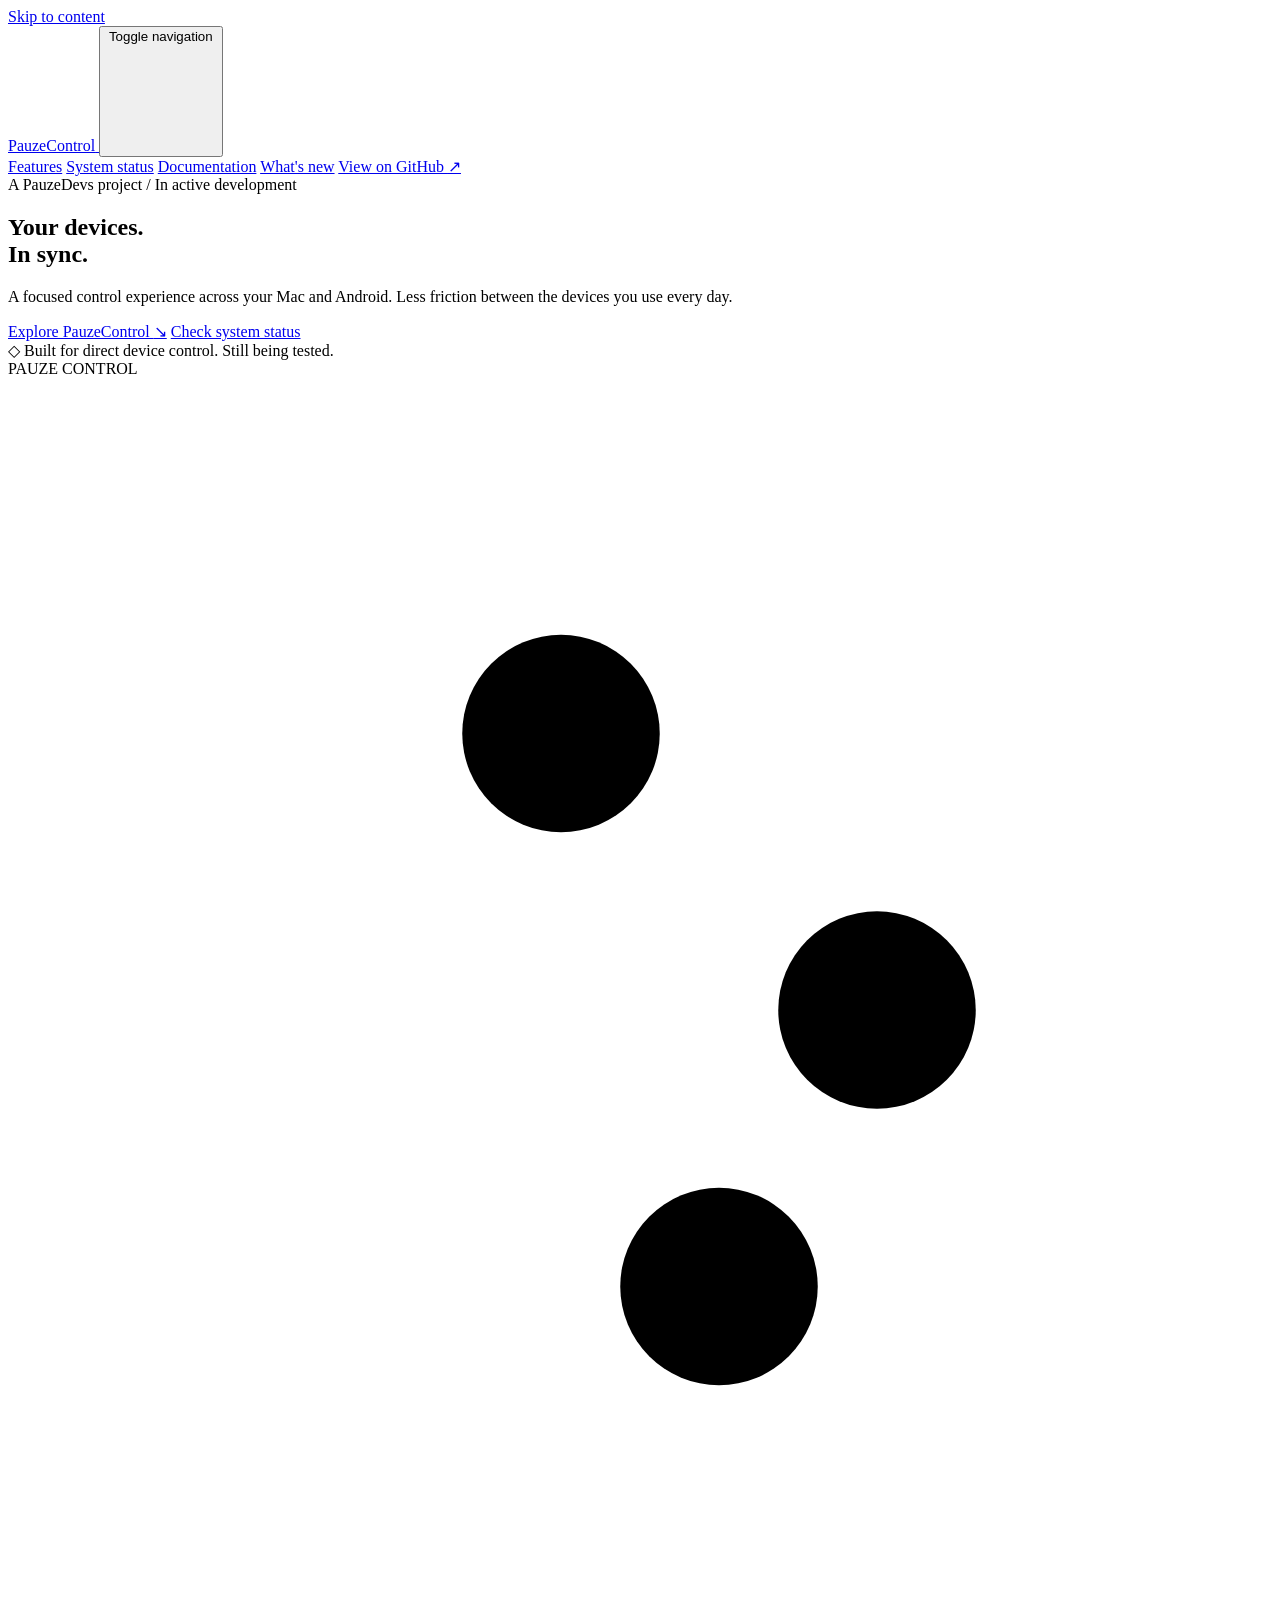
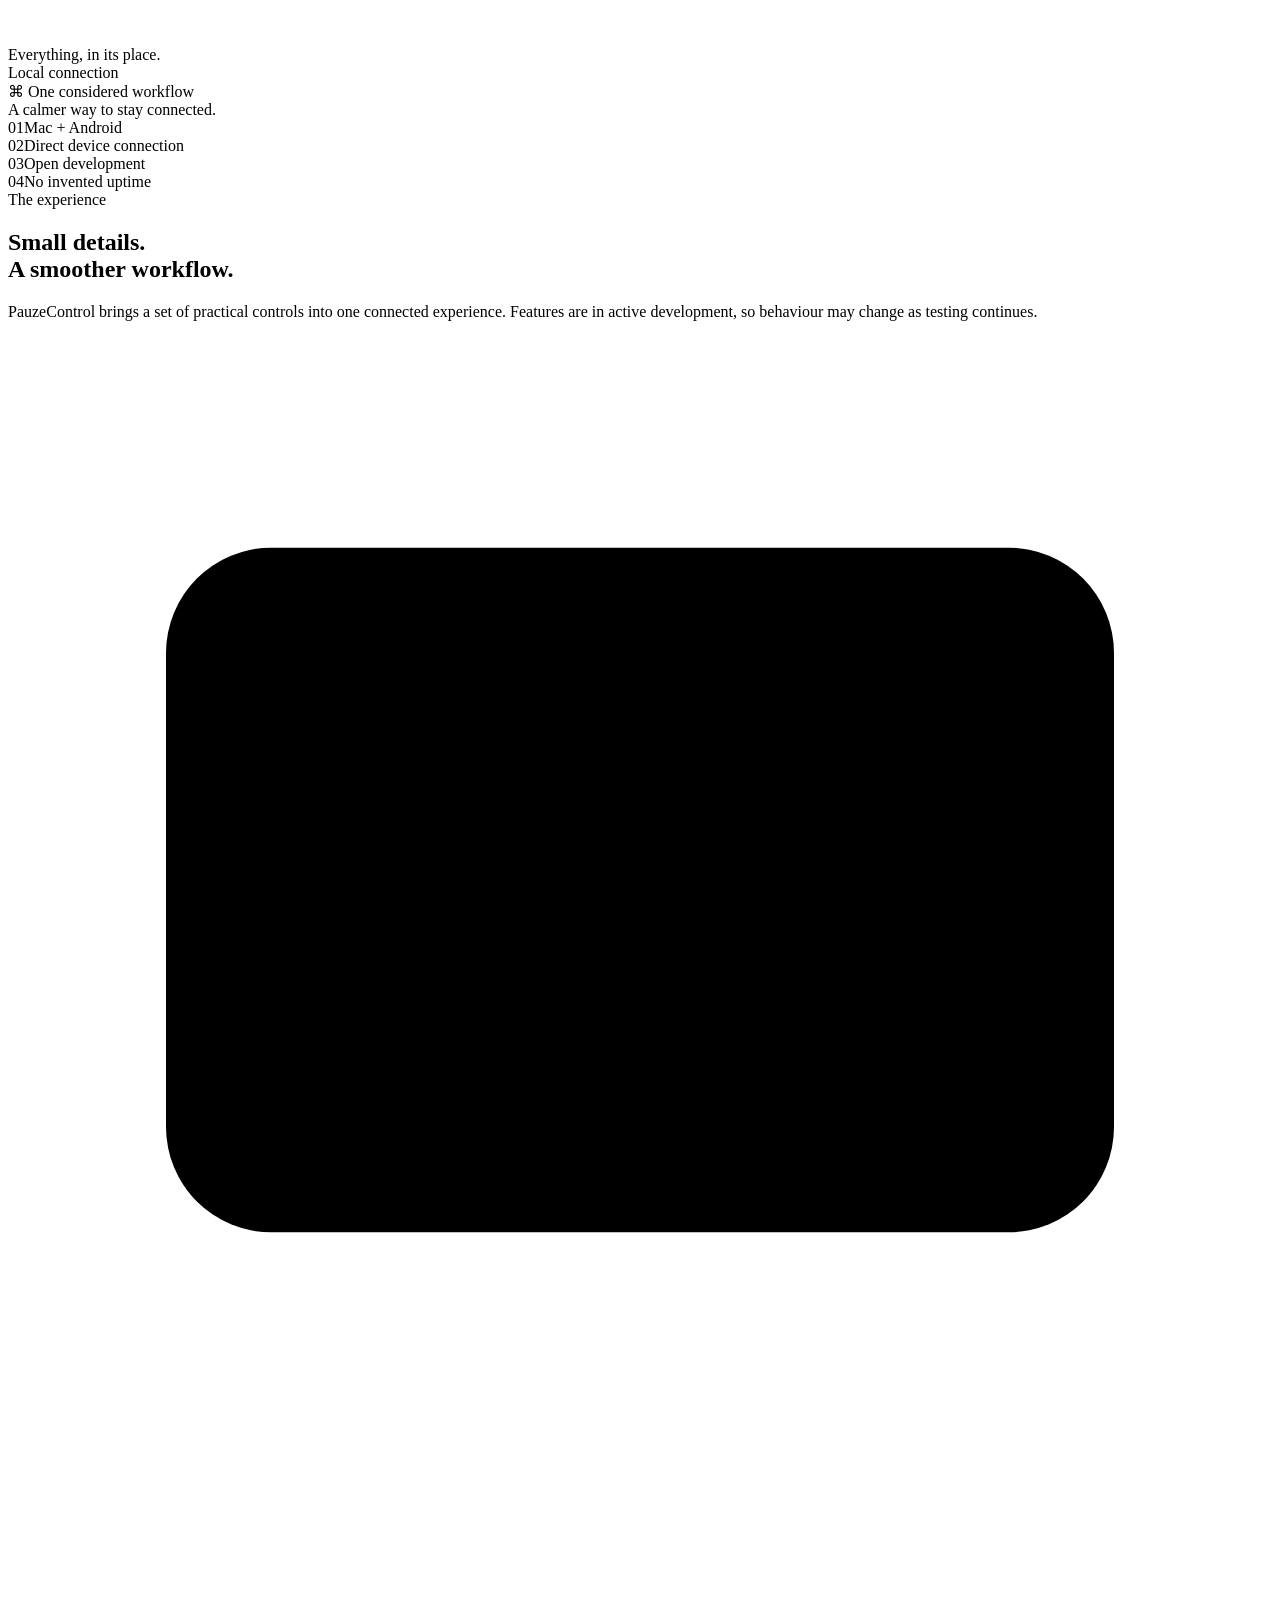
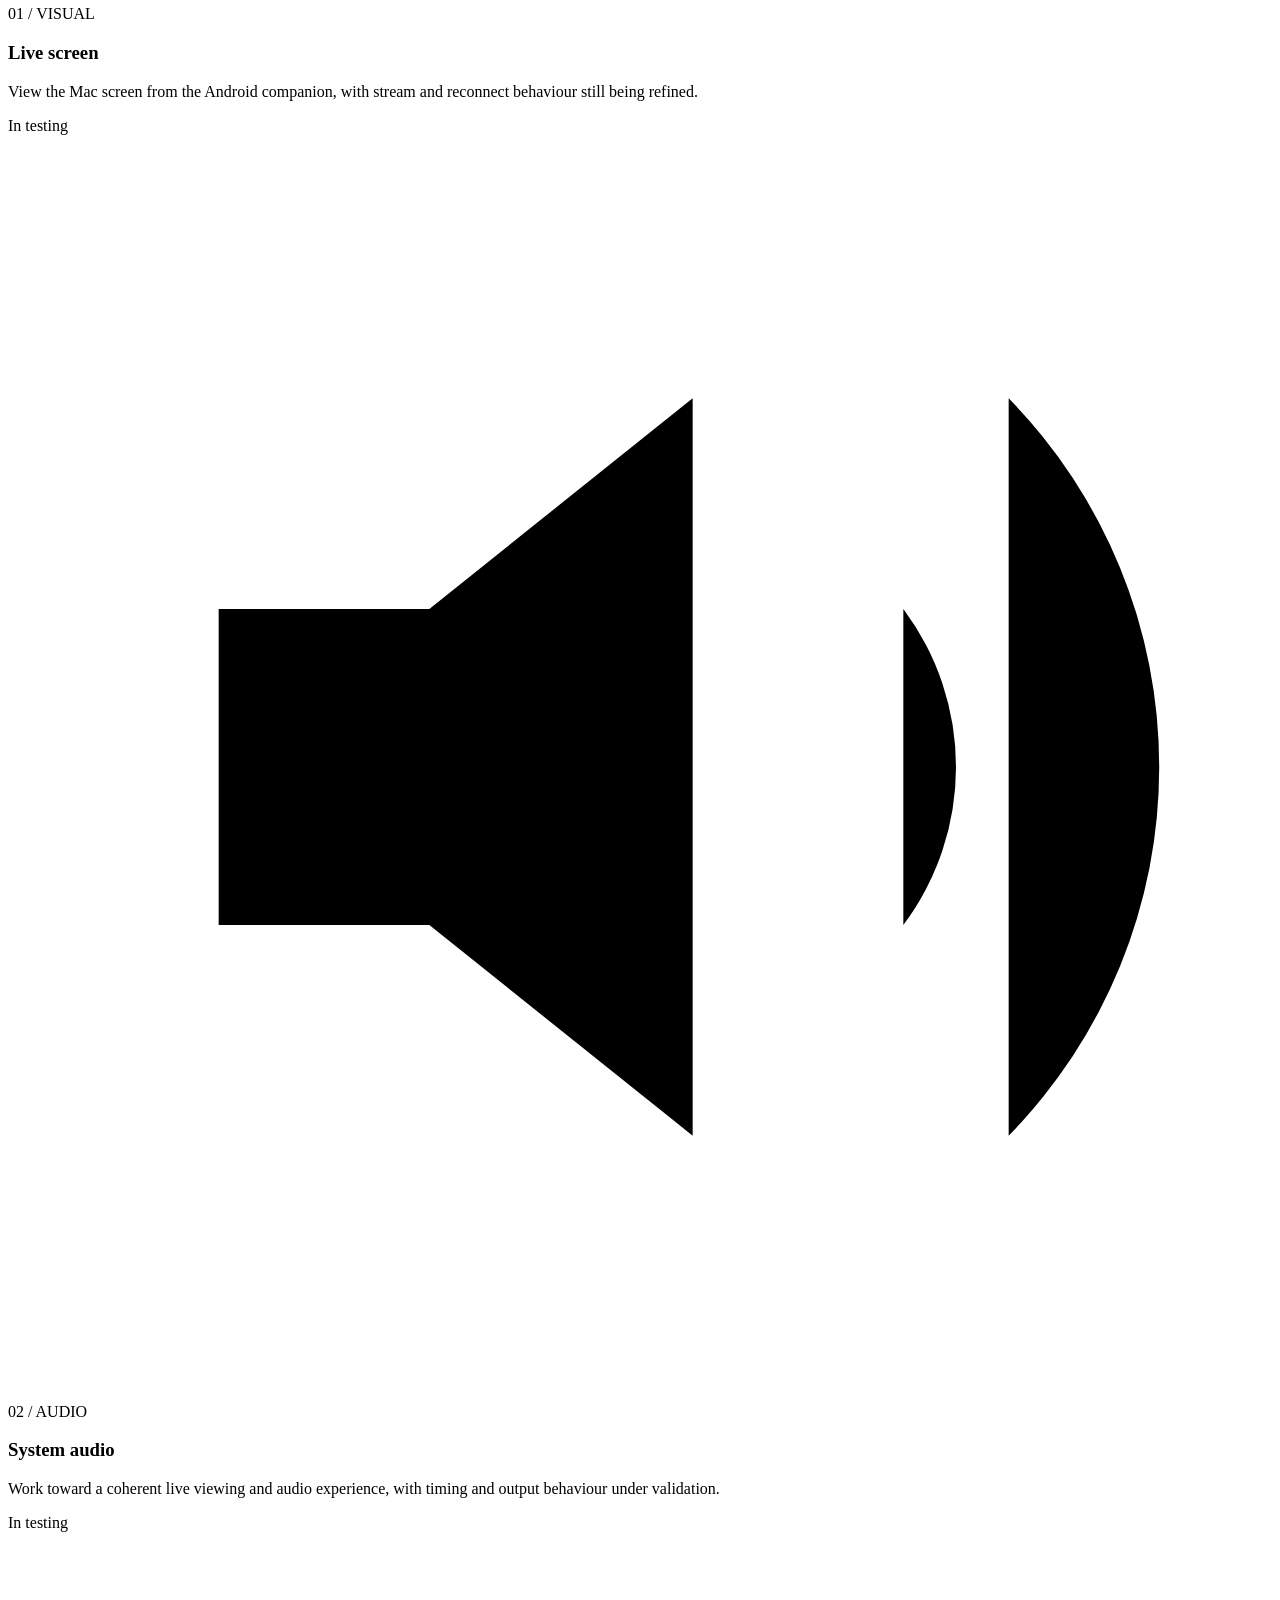
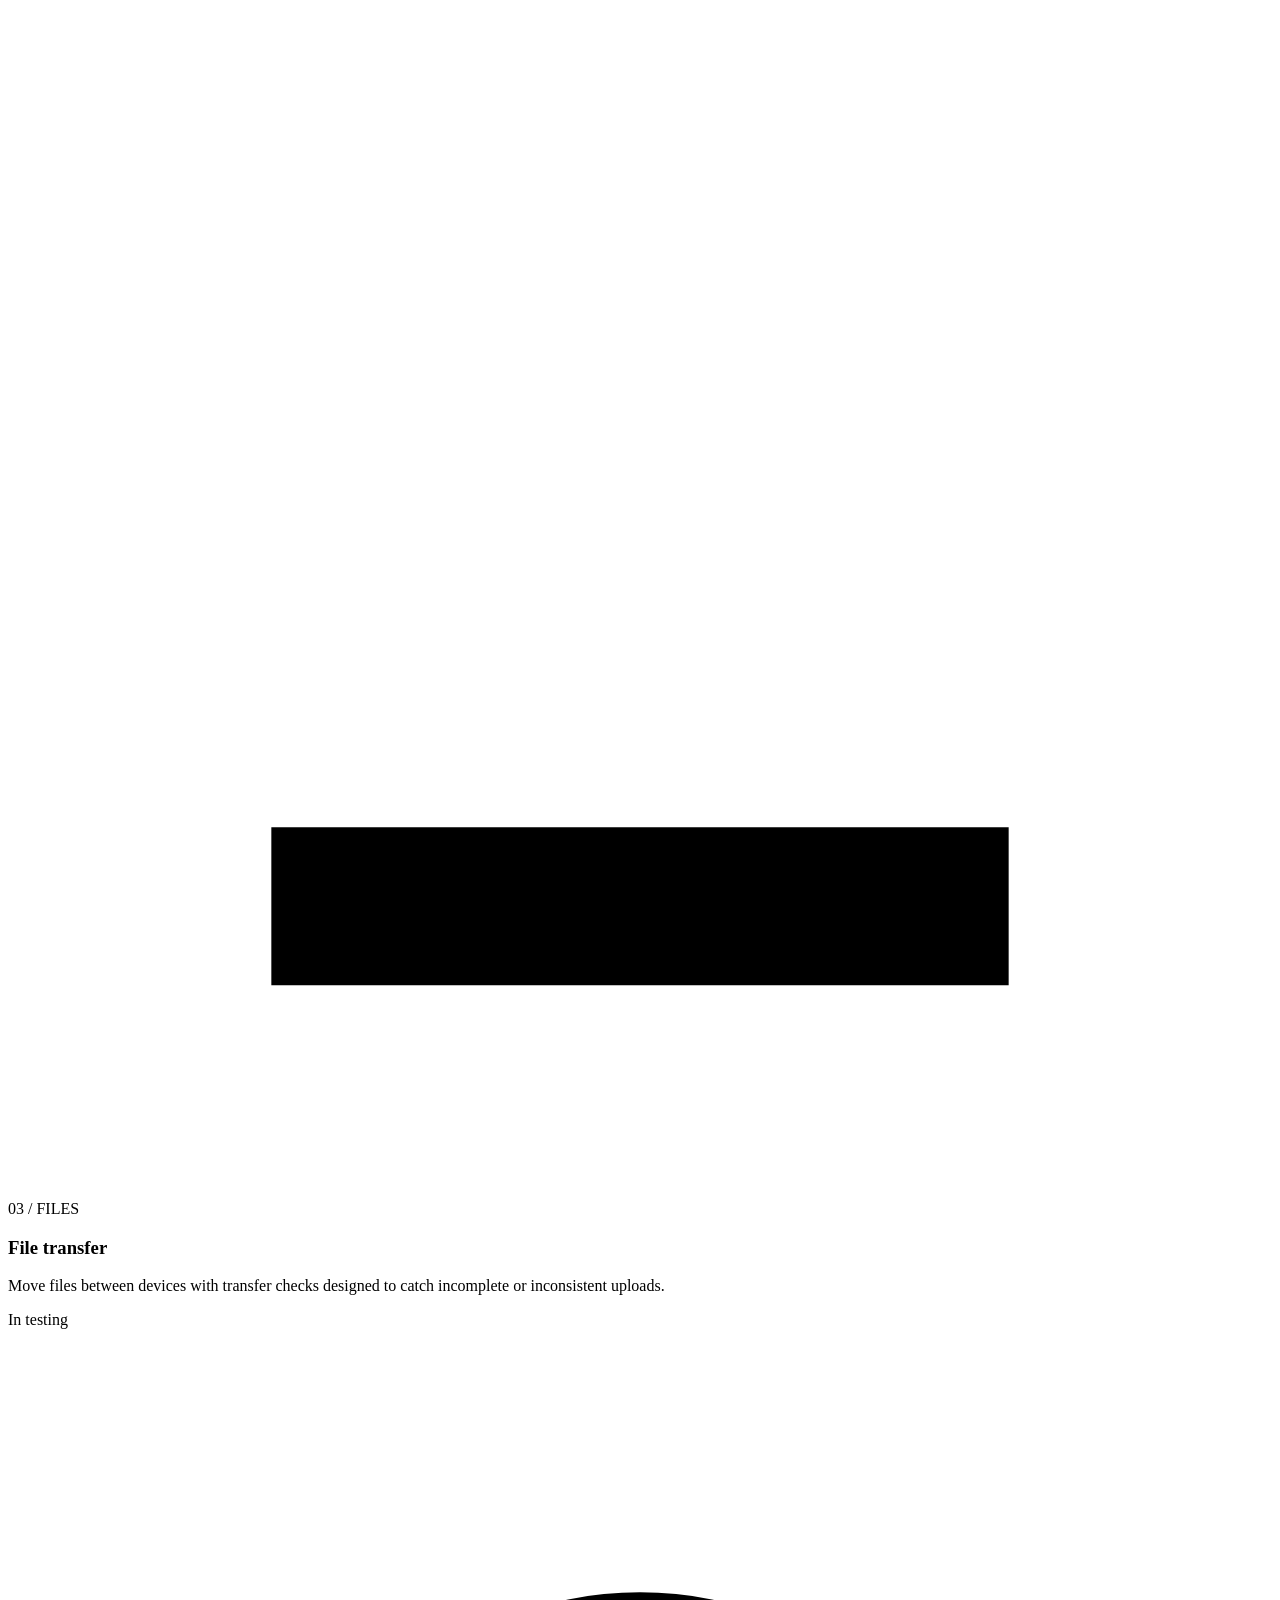
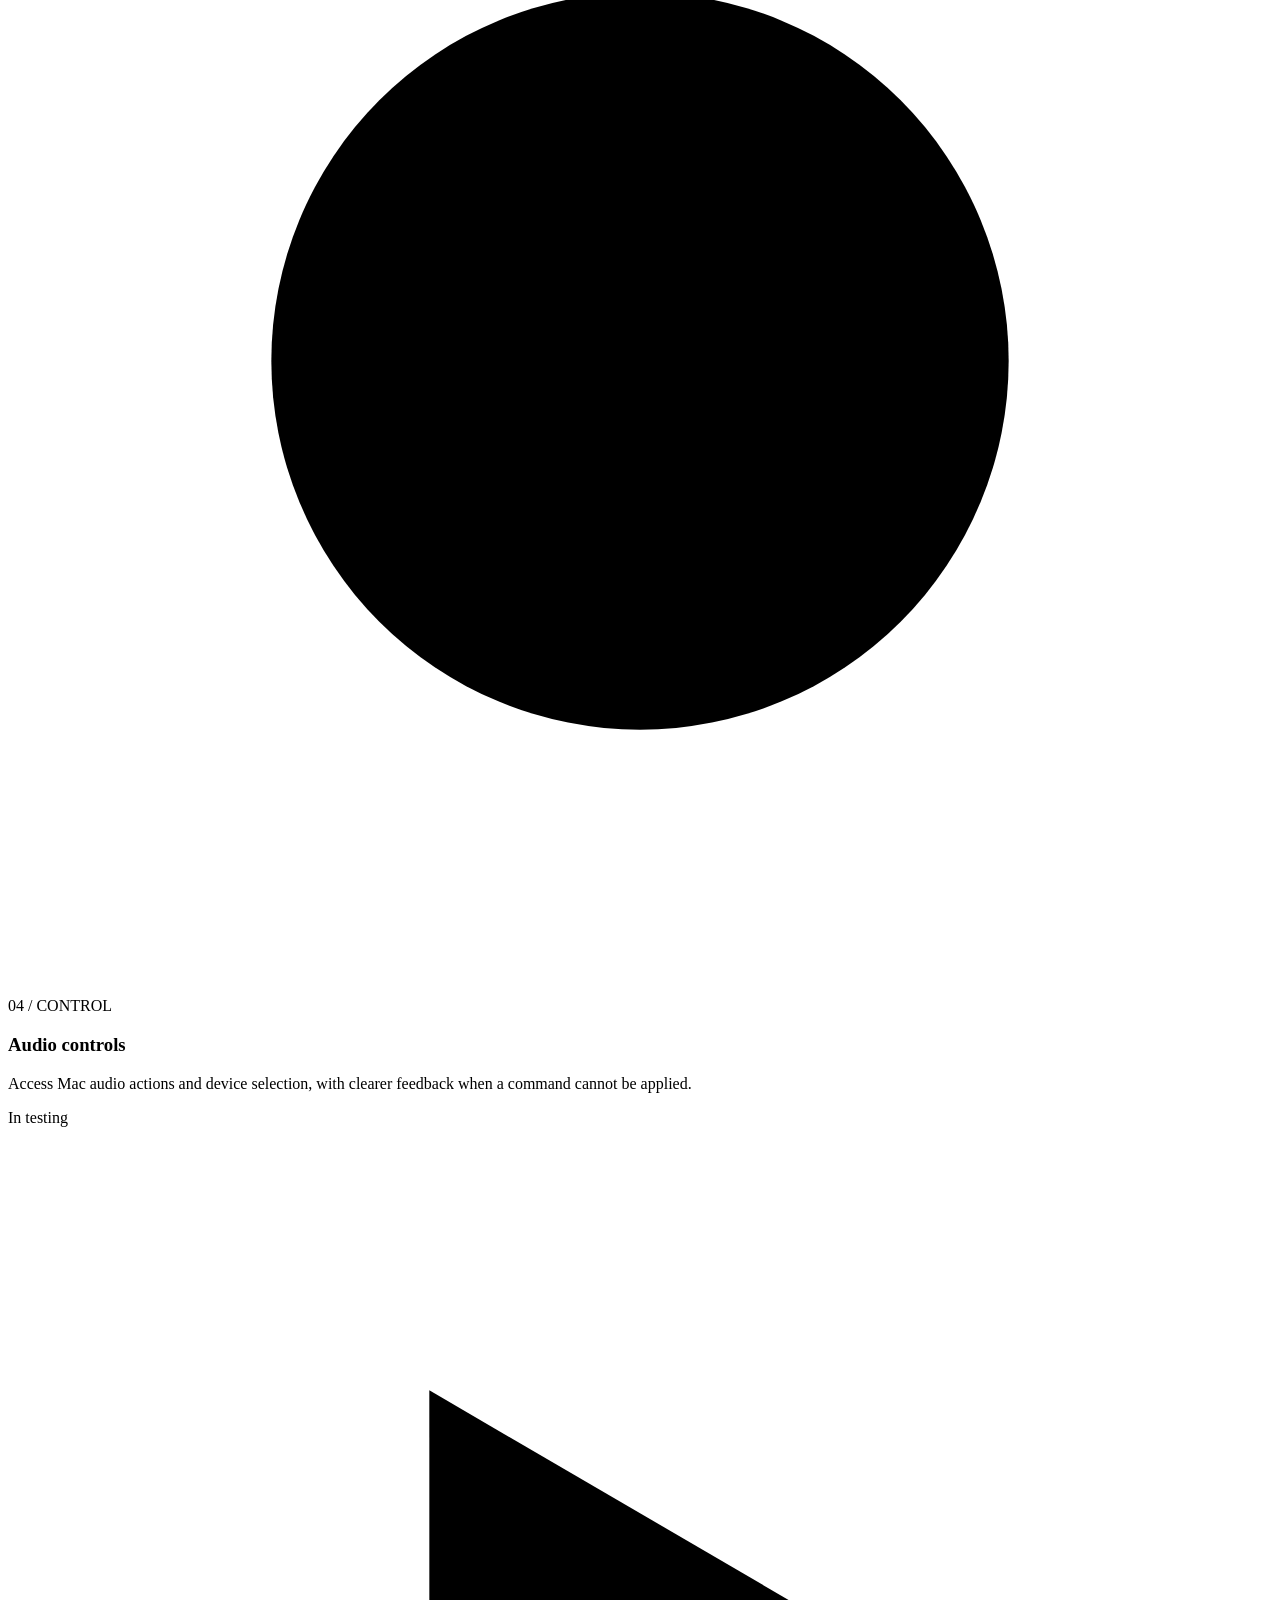
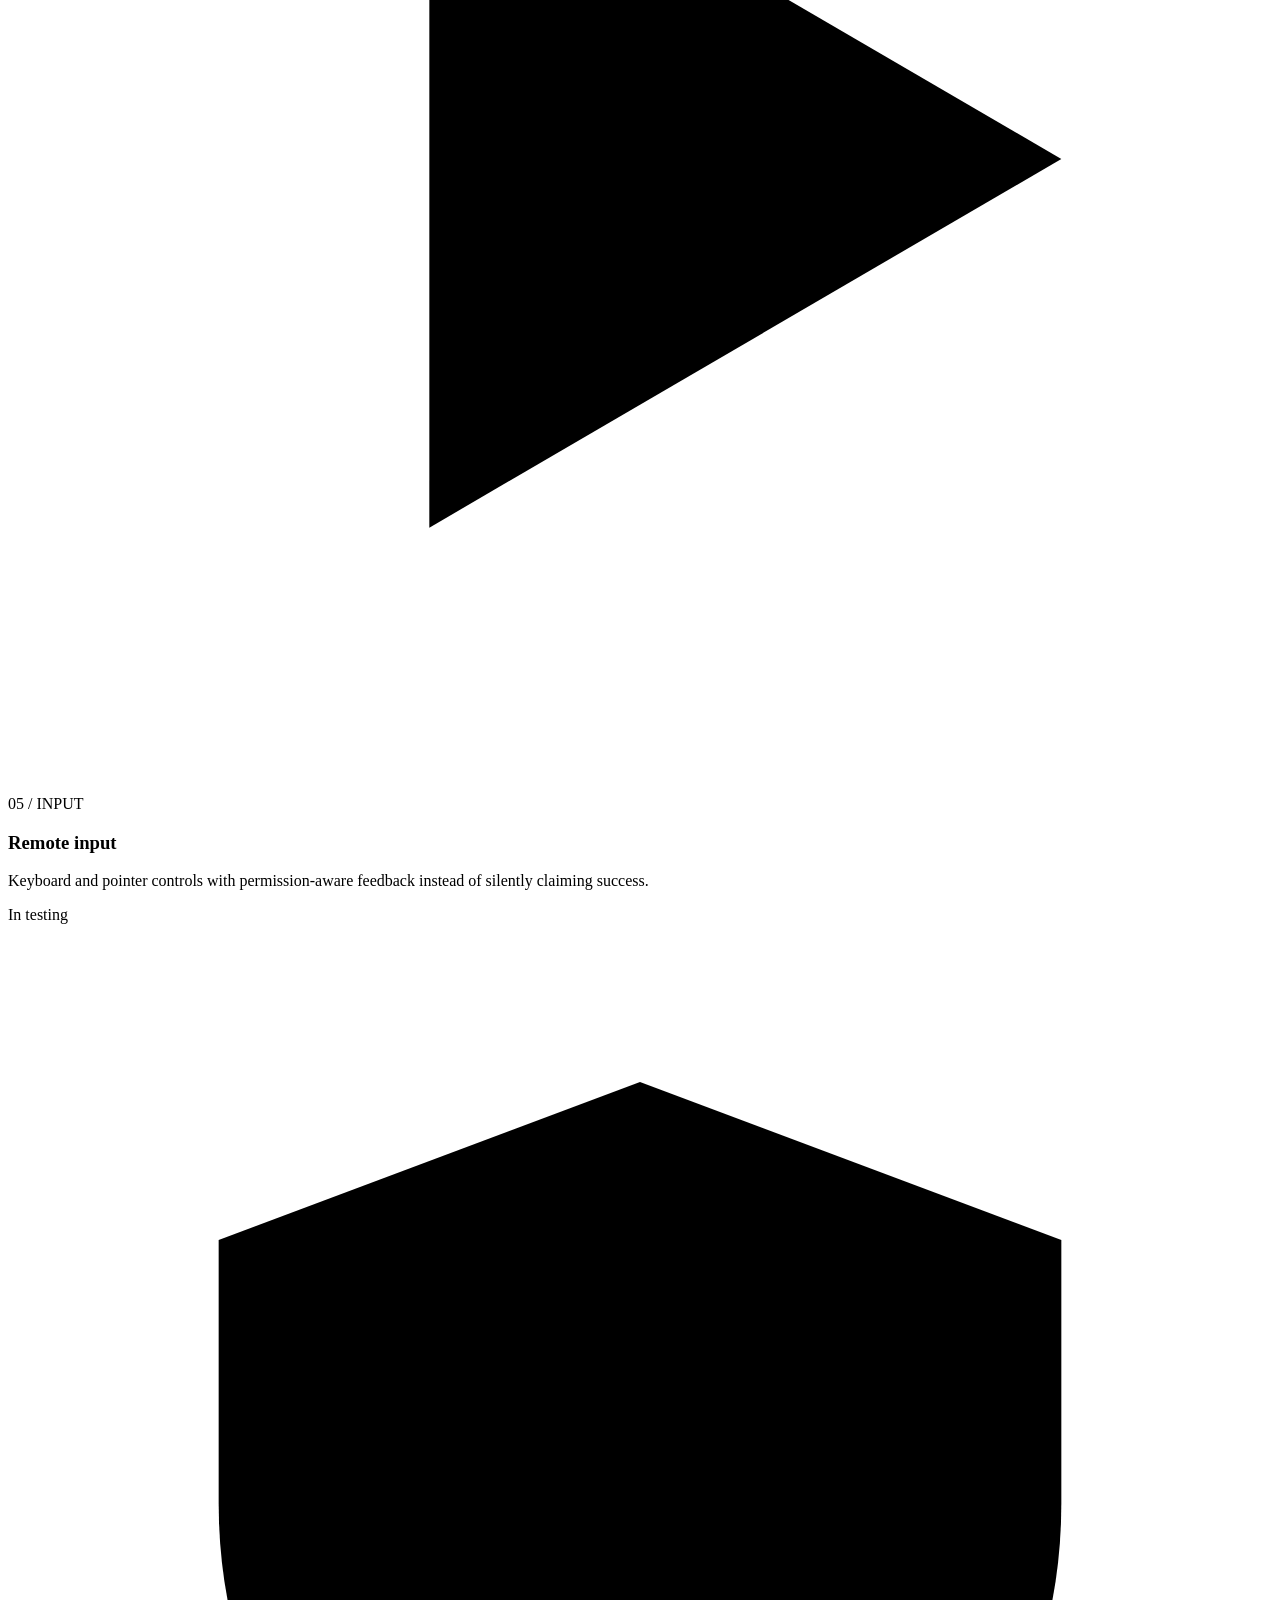
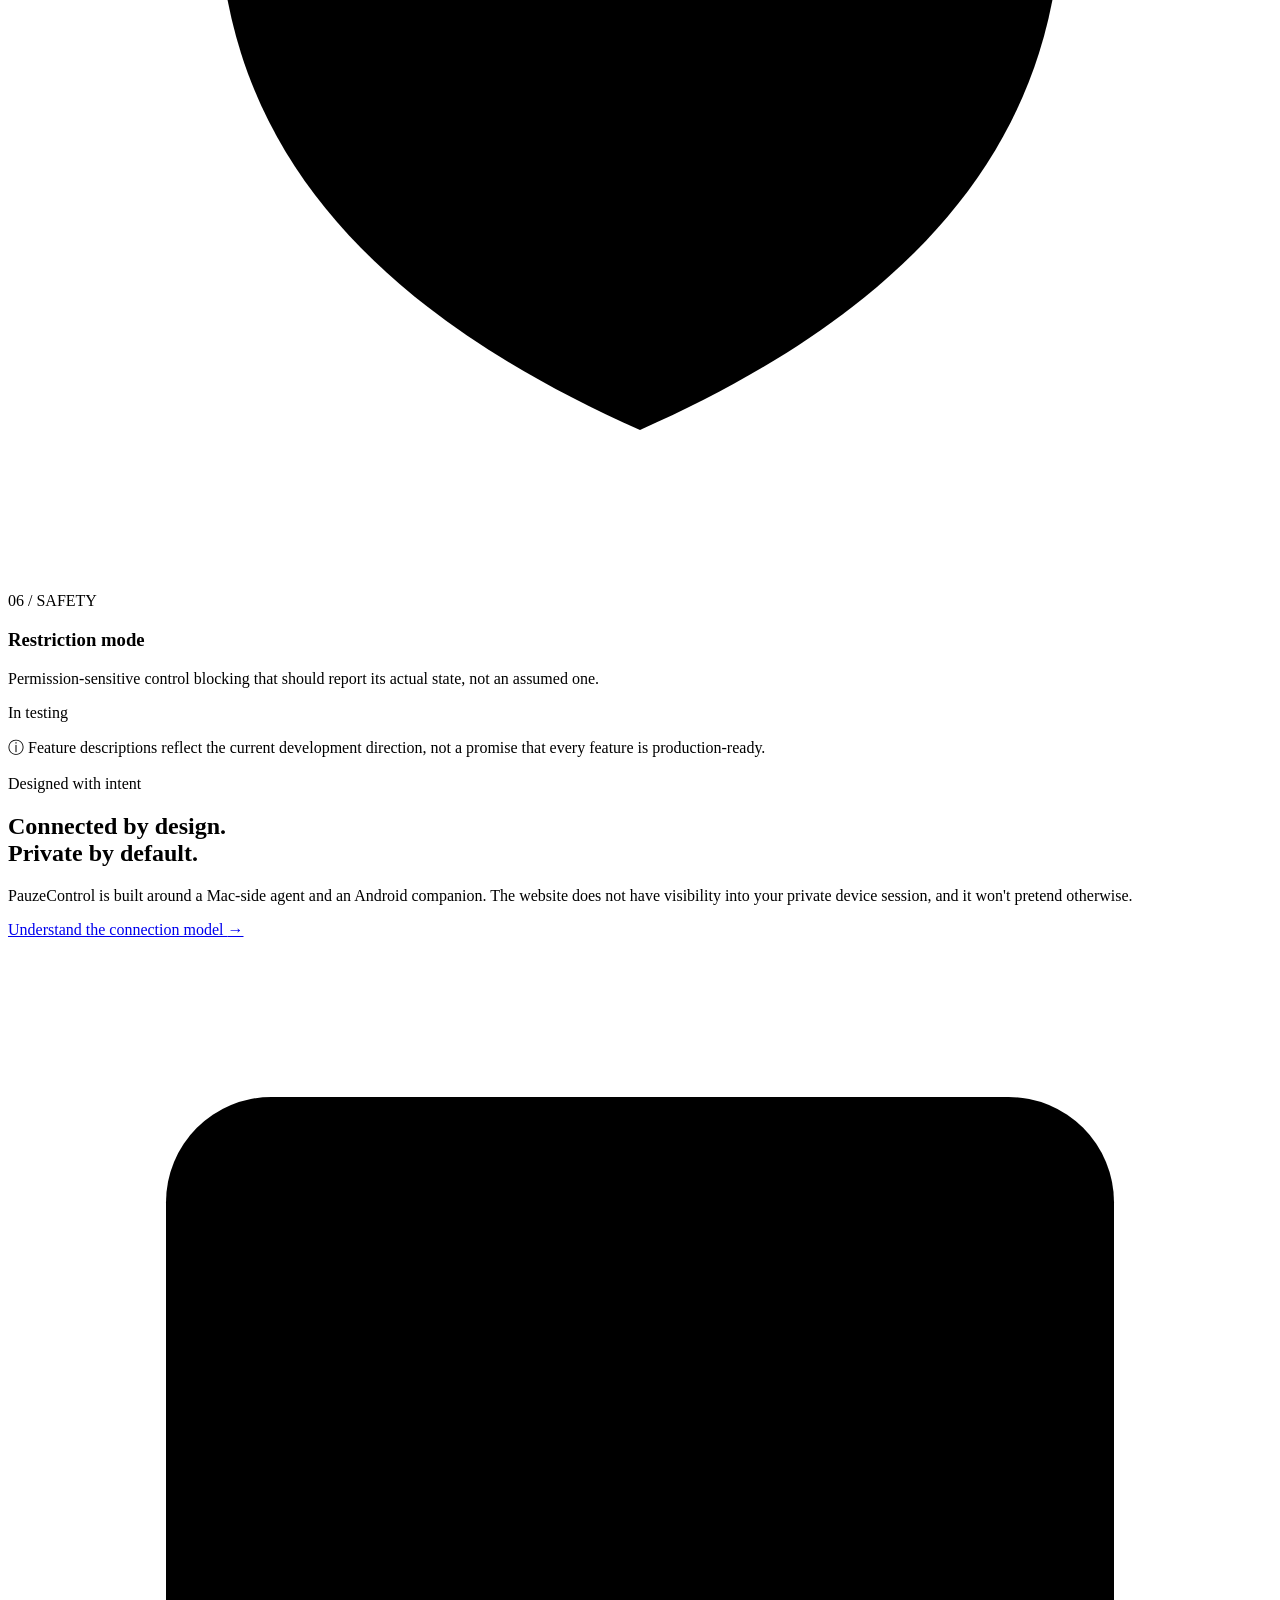
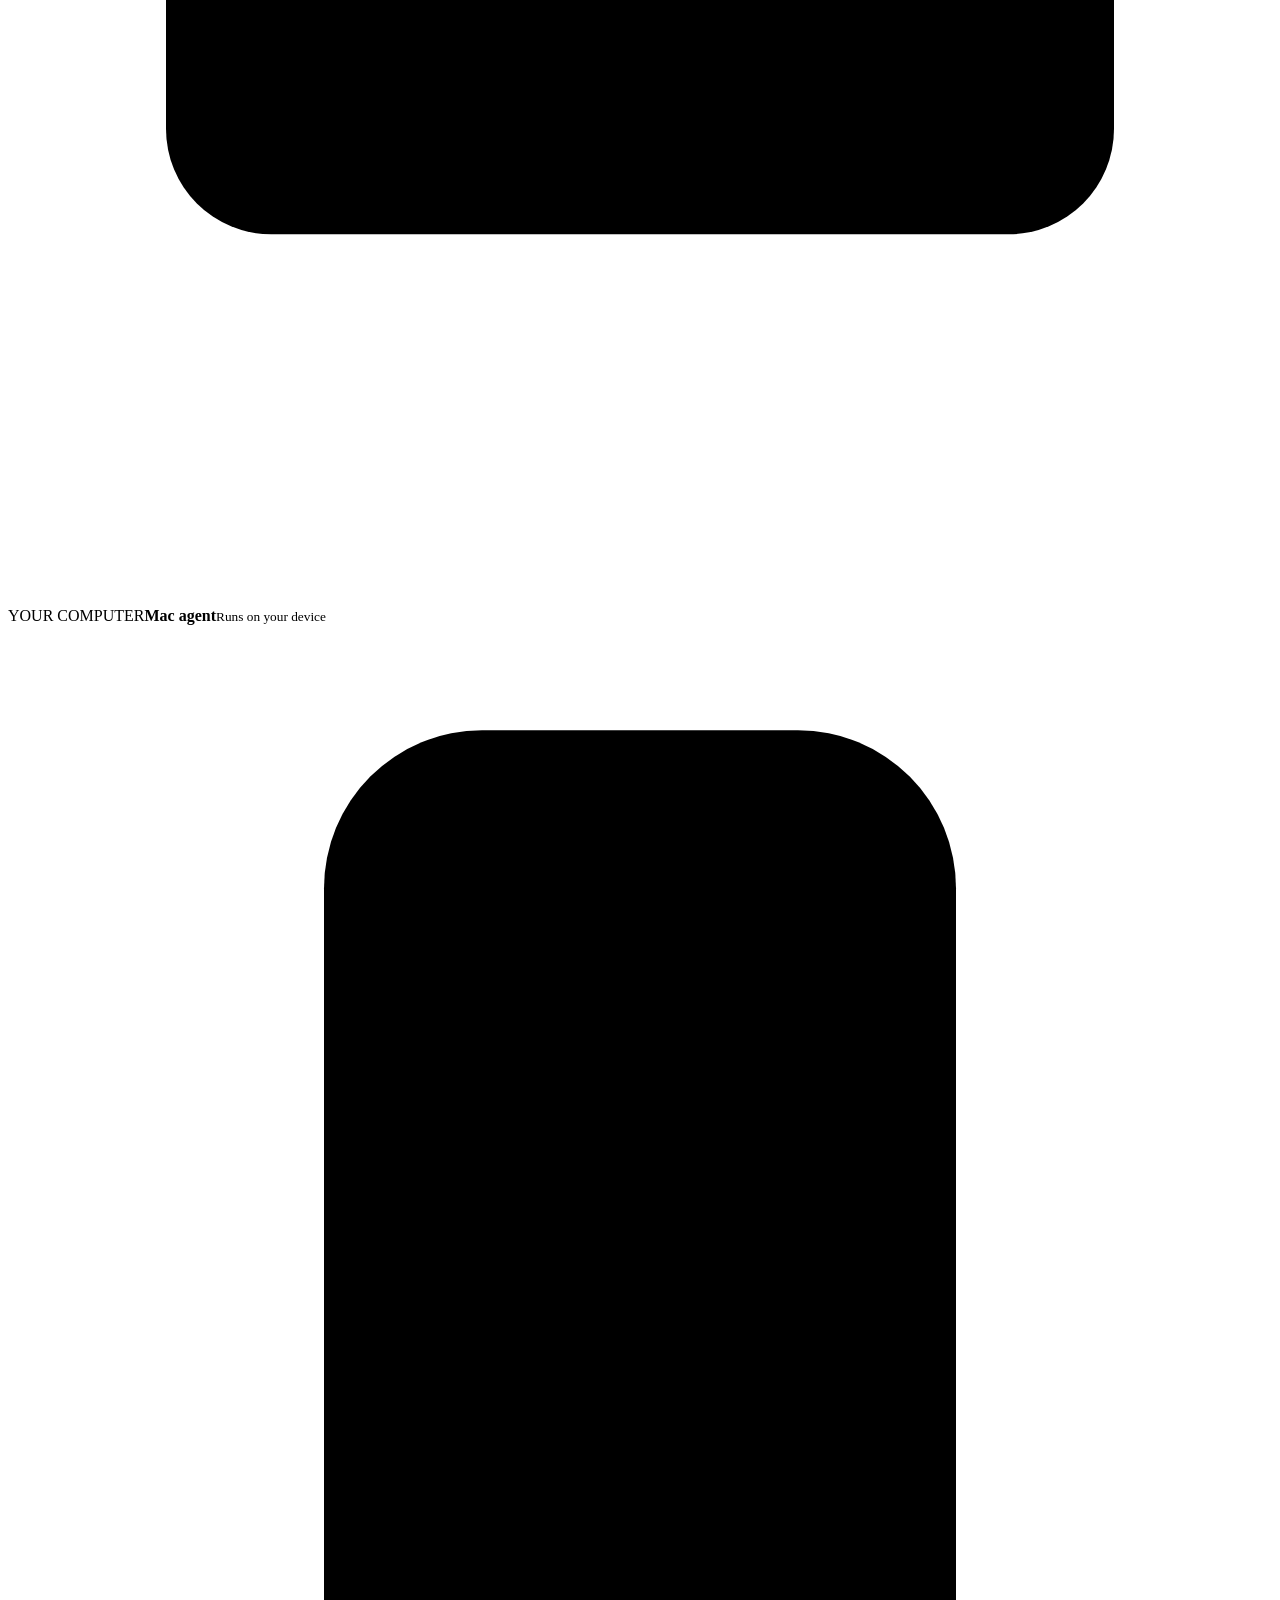
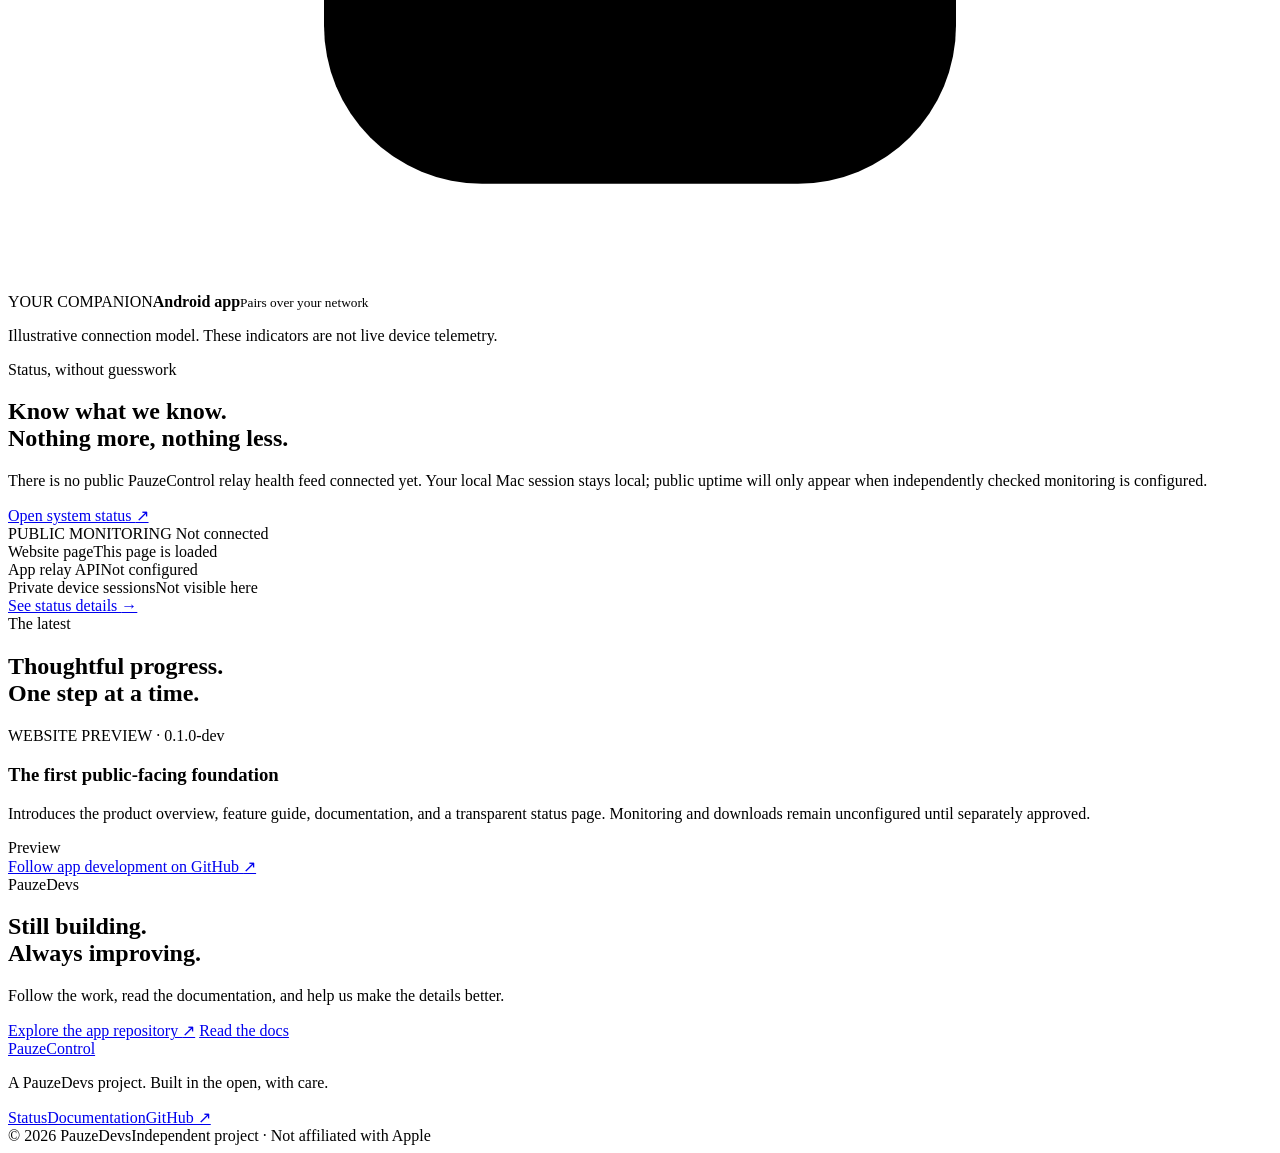
==== index.html @ 93131234 "Build PauzeControl liquid glass landing page" ====
<!doctype html>
<html lang="en">
<head>
  <meta charset="utf-8">
  <meta name="viewport" content="width=device-width, initial-scale=1">
  <meta name="theme-color" content="#08090c">
  <meta name="description" content="PauzeControl connects your Mac and Android into one focused control experience. Explore features, documentation, and honest service status.">
  <meta property="og:type" content="website">
  <meta property="og:title" content="PauzeControl — Your devices, in sync.">
  <meta property="og:description" content="A considered way to connect your Mac and Android.">
  <title>PauzeControl — Your devices, in sync.</title>
  <link rel="icon" href="assets/favicon.svg" type="image/svg+xml">
  <link rel="stylesheet" href="assets/css/styles.css">
  <script src="assets/js/main.js" defer></script>
</head>
<body>
  <a class="skip-link" href="#main">Skip to content</a>
  <div class="ambient ambient--one" aria-hidden="true"></div>
  <div class="ambient ambient--two" aria-hidden="true"></div>

  <header class="site-header" data-header>
    <div class="shell header-inner">
      <a class="brand" href="index.html" aria-label="PauzeControl home">
        <span class="brand-mark" aria-hidden="true"><span></span><span></span><span></span></span>
        <span>PauzeControl</span>
      </a>
      <button class="menu-toggle glass-icon" type="button" aria-expanded="false" aria-controls="primary-nav" data-menu-toggle>
        <span class="sr-only">Toggle navigation</span>
        <svg viewBox="0 0 24 24" aria-hidden="true"><path d="M4 7h16M4 17h16"/></svg>
      </button>
      <nav class="nav glass-nav" id="primary-nav" aria-label="Main navigation" data-nav>
        <a href="#features">Features</a>
        <a href="status.html">System status</a>
        <a href="docs.html">Documentation</a>
        <a href="#changelog">What's new</a>
        <a class="nav-cta" href="https://github.com/PauzeDevs/PauzeControl" target="_blank" rel="noreferrer">View on GitHub <span aria-hidden="true">↗</span></a>
      </nav>
    </div>
  </header>

  <main id="main">
    <section class="hero shell section-pad">
      <div class="hero-copy reveal">
        <div class="eyebrow"><span class="eyebrow-dot"></span> A PauzeDevs project <span class="eyebrow-divider">/</span> In active development</div>
        <h1>Your devices.<br><span class="text-gradient">In sync.</span></h1>
        <p class="hero-lede">A focused control experience across your Mac and Android. Less friction between the devices you use every day.</p>
        <div class="hero-actions">
          <a class="button button-primary" href="#features">Explore PauzeControl <span aria-hidden="true">↘</span></a>
          <a class="button button-glass" href="status.html"><span class="button-status-dot"></span> Check system status</a>
        </div>
        <div class="hero-footnote"><span class="tiny-shield" aria-hidden="true">◇</span> Built for direct device control. Still being tested.</div>
      </div>

      <div class="hero-art reveal reveal-delay-1" aria-label="Abstract animated liquid glass artwork">
        <div class="art-orbit art-orbit--outer"></div>
        <div class="art-orbit art-orbit--inner"></div>
        <div class="art-light art-light--blue"></div>
        <div class="art-light art-light--violet"></div>
        <div class="glass-shape glass-shape--back"></div>
        <div class="glass-shape glass-shape--middle"></div>
        <div class="glass-shape glass-shape--front">
          <span class="glass-shine"></span>
          <span class="glass-shape-label">PAUZE CONTROL</span>
          <span class="glass-symbol" aria-hidden="true">
            <svg viewBox="0 0 64 64"><path d="M12 18h40M12 32h26M12 46h40"/><circle cx="44" cy="32" r="5"/><circle cx="28" cy="18" r="5"/><circle cx="36" cy="46" r="5"/></svg>
          </span>
          <span class="glass-shape-caption">Everything, in its place.</span>
        </div>
        <div class="art-pill art-pill--top glass-surface"><span class="pulse-dot"></span> Local connection</div>
        <div class="art-pill art-pill--bottom glass-surface"><span class="pill-icon" aria-hidden="true">⌘</span> One considered workflow</div>
        <div class="art-caption">A calmer way to stay connected.</div>
      </div>
    </section>

    <section class="trust-strip shell" aria-label="Project principles">
      <div class="trust-item"><span class="trust-icon">01</span><span>Mac + Android</span></div>
      <div class="trust-item"><span class="trust-icon">02</span><span>Direct device connection</span></div>
      <div class="trust-item"><span class="trust-icon">03</span><span>Open development</span></div>
      <div class="trust-item"><span class="trust-icon">04</span><span>No invented uptime</span></div>
    </section>

    <section class="section-pad shell" id="features">
      <div class="section-heading reveal">
        <span class="section-kicker">The experience</span>
        <h2>Small details.<br><span class="muted-heading">A smoother workflow.</span></h2>
        <p>PauzeControl brings a set of practical controls into one connected experience. Features are in active development, so behaviour may change as testing continues.</p>
      </div>
      <div class="feature-grid">
        <article class="feature-card glass-card reveal">
          <div class="feature-icon feature-icon--blue" aria-hidden="true"><svg viewBox="0 0 24 24"><rect x="3" y="4" width="18" height="13" rx="2"/><path d="M8 21h8M12 17v4"/></svg></div>
          <div class="feature-meta">01 / VISUAL</div>
          <h3>Live screen</h3>
          <p>View the Mac screen from the Android companion, with stream and reconnect behaviour still being refined.</p>
          <span class="feature-status"><span></span> In testing</span>
        </article>
        <article class="feature-card glass-card reveal reveal-delay-1">
          <div class="feature-icon feature-icon--violet" aria-hidden="true"><svg viewBox="0 0 24 24"><path d="M4 9v6h4l5 4V5L8 9H4Z"/><path d="M17 9a5 5 0 0 1 0 6M19 5a10 10 0 0 1 0 14"/></svg></div>
          <div class="feature-meta">02 / AUDIO</div>
          <h3>System audio</h3>
          <p>Work toward a coherent live viewing and audio experience, with timing and output behaviour under validation.</p>
          <span class="feature-status"><span></span> In testing</span>
        </article>
        <article class="feature-card glass-card reveal">
          <div class="feature-icon feature-icon--cyan" aria-hidden="true"><svg viewBox="0 0 24 24"><path d="M12 3v12m0 0 4-4m-4 4-4-4"/><path d="M5 17v3h14v-3"/></svg></div>
          <div class="feature-meta">03 / FILES</div>
          <h3>File transfer</h3>
          <p>Move files between devices with transfer checks designed to catch incomplete or inconsistent uploads.</p>
          <span class="feature-status"><span></span> In testing</span>
        </article>
        <article class="feature-card glass-card reveal reveal-delay-1">
          <div class="feature-icon feature-icon--pink" aria-hidden="true"><svg viewBox="0 0 24 24"><path d="M12 3v18M3 12h18"/><circle cx="12" cy="12" r="7"/></svg></div>
          <div class="feature-meta">04 / CONTROL</div>
          <h3>Audio controls</h3>
          <p>Access Mac audio actions and device selection, with clearer feedback when a command cannot be applied.</p>
          <span class="feature-status"><span></span> In testing</span>
        </article>
        <article class="feature-card glass-card reveal">
          <div class="feature-icon feature-icon--blue" aria-hidden="true"><svg viewBox="0 0 24 24"><path d="m8 5 12 7-12 7V5Z"/><path d="M3 5v14"/></svg></div>
          <div class="feature-meta">05 / INPUT</div>
          <h3>Remote input</h3>
          <p>Keyboard and pointer controls with permission-aware feedback instead of silently claiming success.</p>
          <span class="feature-status"><span></span> In testing</span>
        </article>
        <article class="feature-card glass-card reveal reveal-delay-1">
          <div class="feature-icon feature-icon--amber" aria-hidden="true"><svg viewBox="0 0 24 24"><path d="M12 3 20 6v5c0 5-3.5 8-8 10-4.5-2-8-5-8-10V6l8-3Z"/><path d="m9 12 2 2 4-4"/></svg></div>
          <div class="feature-meta">06 / SAFETY</div>
          <h3>Restriction mode</h3>
          <p>Permission-sensitive control blocking that should report its actual state, not an assumed one.</p>
          <span class="feature-status"><span></span> In testing</span>
        </article>
      </div>
      <p class="section-note"><span aria-hidden="true">ⓘ</span> Feature descriptions reflect the current development direction, not a promise that every feature is production-ready.</p>
    </section>

    <section class="connection-section section-pad">
      <div class="shell connection-layout">
        <div class="connection-copy reveal">
          <span class="section-kicker">Designed with intent</span>
          <h2>Connected by design.<br><span class="text-gradient">Private by default.</span></h2>
          <p>PauzeControl is built around a Mac-side agent and an Android companion. The website does not have visibility into your private device session, and it won't pretend otherwise.</p>
          <a class="text-link" href="docs.html">Understand the connection model <span aria-hidden="true">→</span></a>
        </div>
        <div class="connection-visual reveal reveal-delay-1">
          <div class="connection-line" aria-hidden="true"><span></span></div>
          <div class="connection-node glass-card">
            <div class="node-symbol node-symbol--mac" aria-hidden="true"><svg viewBox="0 0 24 24"><rect x="3" y="3" width="18" height="14" rx="2"/><path d="M2 21h20M8 17l-1 4m10-4 1 4"/></svg></div>
            <div><span class="node-overline">YOUR COMPUTER</span><strong>Mac agent</strong><small>Runs on your device</small></div>
            <span class="node-dot node-dot--neutral" aria-label="Device state is not monitored here"></span>
          </div>
          <div class="connection-node glass-card">
            <div class="node-symbol node-symbol--phone" aria-hidden="true"><svg viewBox="0 0 24 24"><rect x="6" y="2" width="12" height="20" rx="3"/><path d="M10 5h4M11 19h2"/></svg></div>
            <div><span class="node-overline">YOUR COMPANION</span><strong>Android app</strong><small>Pairs over your network</small></div>
            <span class="node-dot node-dot--neutral" aria-label="Device state is not monitored here"></span>
          </div>
          <p class="connection-disclaimer">Illustrative connection model. These indicators are not live device telemetry.</p>
        </div>
      </div>
    </section>

    <section class="section-pad shell" id="status-preview">
      <div class="status-banner glass-panel reveal">
        <div class="status-banner-copy">
          <span class="section-kicker">Status, without guesswork</span>
          <h2>Know what we know.<br><span class="muted-heading">Nothing more, nothing less.</span></h2>
          <p>There is no public PauzeControl relay health feed connected yet. Your local Mac session stays local; public uptime will only appear when independently checked monitoring is configured.</p>
          <a class="button button-primary" href="status.html">Open system status <span aria-hidden="true">↗</span></a>
        </div>
        <div class="status-mini glass-card">
          <div class="status-mini-top"><span class="status-mini-label">PUBLIC MONITORING</span><span class="status-pill status-pill--pending"><span></span> Not connected</span></div>
          <div class="status-mini-divider"></div>
          <div class="status-mini-row"><span>Website page</span><span class="status-value">This page is loaded</span></div>
          <div class="status-mini-row"><span>App relay API</span><span class="status-value status-value--muted">Not configured</span></div>
          <div class="status-mini-row"><span>Private device sessions</span><span class="status-value status-value--muted">Not visible here</span></div>
          <a href="status.html" class="status-mini-link">See status details <span aria-hidden="true">→</span></a>
        </div>
      </div>
    </section>

    <section class="section-pad shell" id="changelog">
      <div class="section-heading section-heading--compact reveal">
        <span class="section-kicker">The latest</span>
        <h2>Thoughtful progress.<br><span class="muted-heading">One step at a time.</span></h2>
      </div>
      <div class="changelog-list">
        <article class="changelog-item reveal">
          <div class="changelog-date">WEBSITE PREVIEW <span>·</span> 0.1.0-dev</div>
          <div class="changelog-body"><h3>The first public-facing foundation</h3><p>Introduces the product overview, feature guide, documentation, and a transparent status page. Monitoring and downloads remain unconfigured until separately approved.</p></div>
          <span class="changelog-tag">Preview</span>
        </article>
      </div>
      <div class="changelog-footer"><a class="text-link" href="https://github.com/PauzeDevs/PauzeControl/commits/main" target="_blank" rel="noreferrer">Follow app development on GitHub <span aria-hidden="true">↗</span></a></div>
    </section>

    <section class="final-cta shell section-pad">
      <div class="final-cta-card glass-panel reveal">
        <div class="cta-orb" aria-hidden="true"></div>
        <span class="section-kicker">PauzeDevs</span>
        <h2>Still building.<br><span class="text-gradient">Always improving.</span></h2>
        <p>Follow the work, read the documentation, and help us make the details better.</p>
        <div class="hero-actions hero-actions--center">
          <a class="button button-primary" href="https://github.com/PauzeDevs/PauzeControl" target="_blank" rel="noreferrer">Explore the app repository <span aria-hidden="true">↗</span></a>
          <a class="button button-glass" href="docs.html">Read the docs</a>
        </div>
      </div>
    </section>
  </main>

  <footer class="site-footer">
    <div class="shell footer-main">
      <a class="brand brand--footer" href="index.html">
        <span class="brand-mark" aria-hidden="true"><span></span><span></span><span></span></span>
        <span>PauzeControl</span>
      </a>
      <p>A PauzeDevs project. Built in the open, with care.</p>
      <div class="footer-links"><a href="status.html">Status</a><a href="docs.html">Documentation</a><a href="https://github.com/PauzeDevs/PauzeControl" target="_blank" rel="noreferrer">GitHub ↗</a></div>
    </div>
    <div class="shell footer-bottom"><span>© <span data-year>2026</span> PauzeDevs</span><span>Independent project · Not affiliated with Apple</span></div>
  </footer>
</body>
</html>
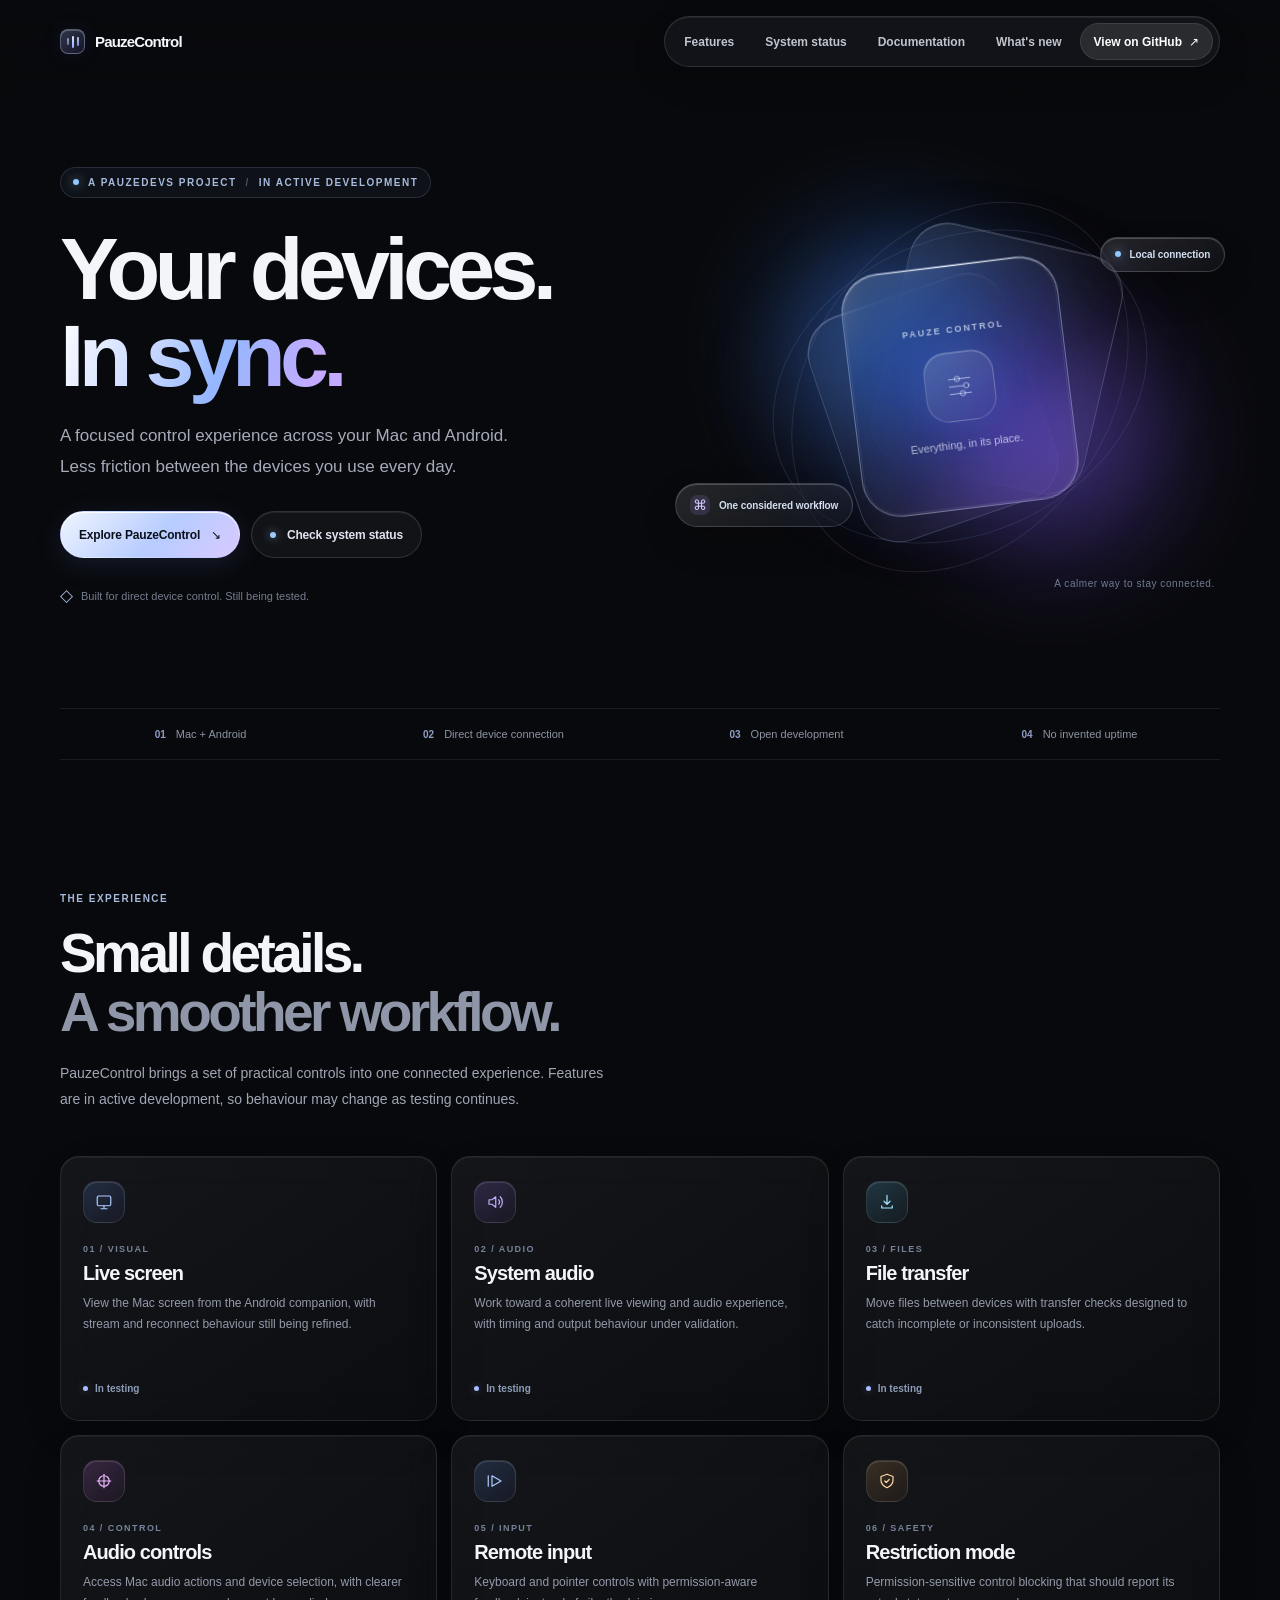
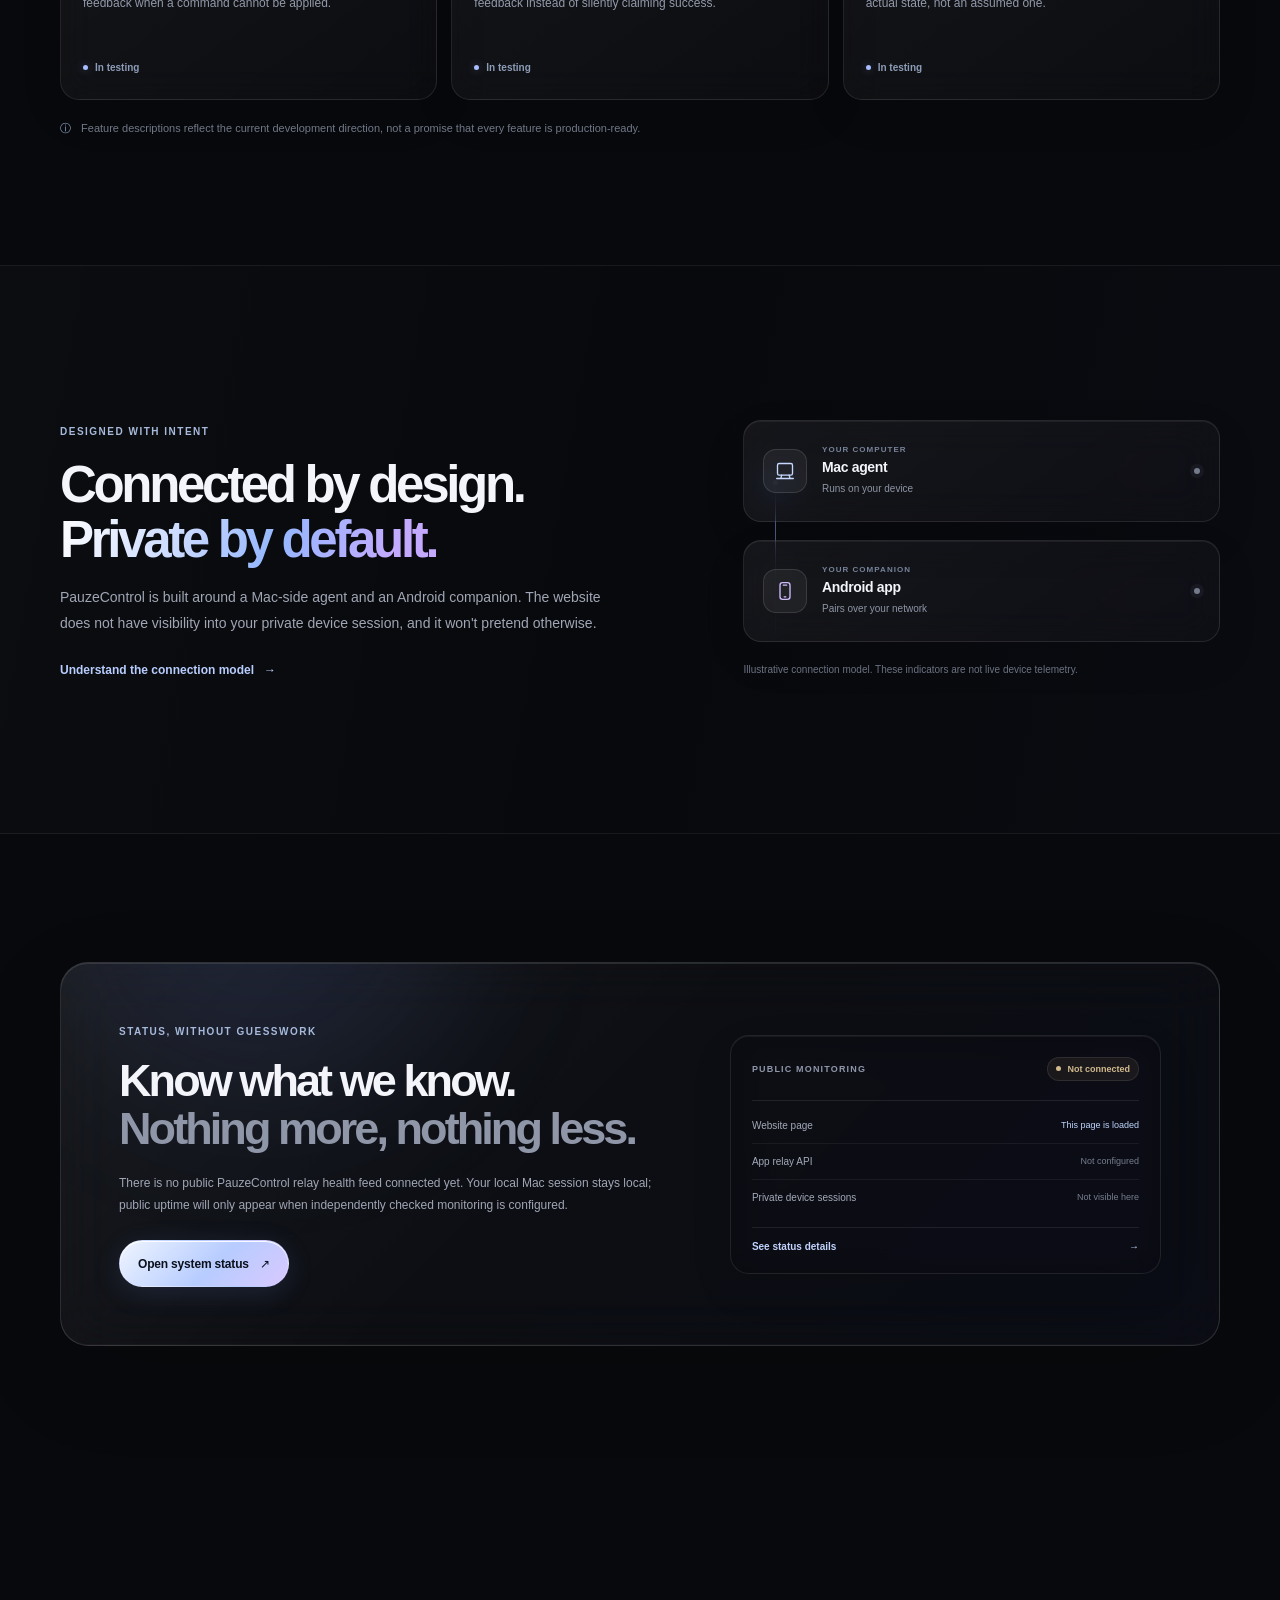
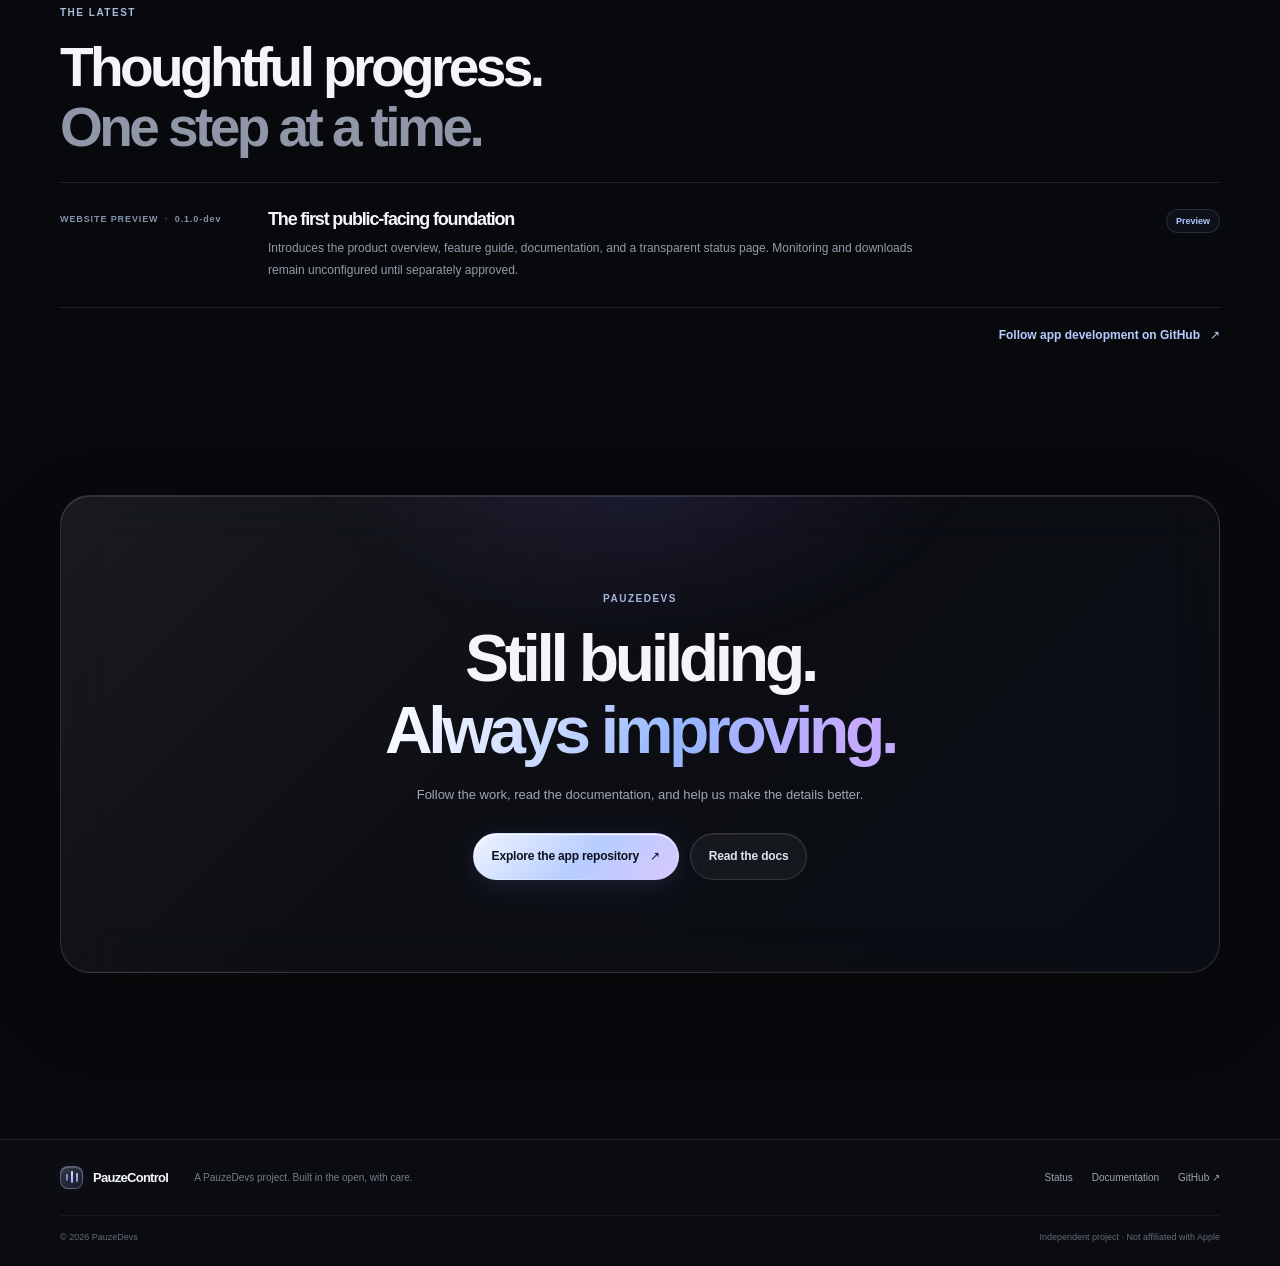
==== commit a68423d0: "Polish PauzeControl website" ====
--- a/index.html
+++ b/index.html
@@ -5,6 +5,11 @@
   <meta name="viewport" content="width=device-width, initial-scale=1">
   <meta name="theme-color" content="#08090c">
   <meta name="description" content="PauzeControl connects your Mac and Android into one focused control experience. Explore features, documentation, and honest service status.">
+  <link rel="canonical" href="https://pauzecontrol.devs.surf/">
+  <meta property="og:url" content="https://pauzecontrol.devs.surf/">
+  <meta name="twitter:card" content="summary">
+  <meta name="twitter:title" content="PauzeControl — Your devices, in sync.">
+  <meta name="twitter:description" content="A considered way to connect your Mac and Android.">
   <meta property="og:type" content="website">
   <meta property="og:title" content="PauzeControl — Your devices, in sync.">
   <meta property="og:description" content="A considered way to connect your Mac and Android.">
--- a/assets/css/styles.css
+++ b/assets/css/styles.css
@@ -0,0 +1,347 @@
+:root {
+  color-scheme: dark;
+  --bg: #08090c;
+  --bg-raised: #0d0f14;
+  --ink: #f3f5fb;
+  --muted: #a0a6b5;
+  --subtle: #6d7484;
+  --line: rgba(255, 255, 255, .105);
+  --line-strong: rgba(255, 255, 255, .17);
+  --glass: rgba(255, 255, 255, .055);
+  --glass-strong: rgba(255, 255, 255, .085);
+  --blue: #8bbcff;
+  --violet: #b7a2ff;
+  --cyan: #a4e8ff;
+  --radius-lg: 28px;
+  --radius-md: 19px;
+  --shell: 1160px;
+  --ease: cubic-bezier(.2, .75, .25, 1);
+  font-family: "DM Sans", -apple-system, BlinkMacSystemFont, "Segoe UI", sans-serif;
+  background: var(--bg);
+  color: var(--ink);
+  font-synthesis: none;
+  text-rendering: optimizeLegibility;
+  -webkit-font-smoothing: antialiased;
+}
+
+* { box-sizing: border-box; }
+html { scroll-behavior: smooth; scroll-padding-top: 105px; }
+body { margin: 0; min-width: 320px; overflow-x: hidden; background: var(--bg); }
+body::before {
+  position: fixed; inset: 0; z-index: -2; pointer-events: none; content: "";
+  background: radial-gradient(ellipse at 48% -26%, rgba(66, 91, 162, .17), transparent 48%),
+    radial-gradient(ellipse at 105% 43%, rgba(91, 58, 145, .08), transparent 34%),
+    linear-gradient(180deg, #090a0e 0%, #08090c 48%, #090a0e 100%);
+}
+::selection { color: white; background: rgba(119, 150, 255, .42); }
+.has-js-reveal .reveal { opacity: 0; transform: translateY(18px); transition: opacity .72s cubic-bezier(.2, .75, .25, 1), transform .72s cubic-bezier(.2, .75, .25, 1); }
+.has-js-reveal .reveal.is-visible { opacity: 1; transform: translateY(0); }
+.has-js-reveal .reveal-delay-1 { transition-delay: .11s; }
+a { color: inherit; text-decoration: none; }
+button, input { font: inherit; }
+button, a { -webkit-tap-highlight-color: transparent; }
+svg { display: block; width: 100%; height: 100%; fill: none; stroke: currentColor; stroke-width: 1.6; stroke-linecap: round; stroke-linejoin: round; }
+.shell { width: min(var(--shell), calc(100% - 48px)); margin-inline: auto; }
+.section-pad { padding-block: clamp(78px, 10vw, 132px); }
+.sr-only { position: absolute; width: 1px; height: 1px; padding: 0; margin: -1px; overflow: hidden; clip: rect(0,0,0,0); white-space: nowrap; border: 0; }
+.skip-link { position: fixed; top: 12px; left: 12px; z-index: 100; padding: 12px 16px; background: white; color: #08090c; border-radius: 12px; transform: translateY(-160%); }
+.skip-link:focus { transform: translateY(0); }
+.ambient { position: fixed; z-index: -1; width: 36vw; height: 36vw; min-width: 240px; min-height: 240px; border-radius: 50%; filter: blur(100px); opacity: .10; pointer-events: none; animation: ambient-drift 18s ease-in-out infinite alternate; }
+.ambient--one { top: 12%; left: -19vw; background: #477eff; }
+.ambient--two { top: 52%; right: -21vw; background: #9065fb; animation-delay: -8s; }
+@keyframes ambient-drift { from { transform: translate3d(0, -3%, 0) scale(.96); } to { transform: translate3d(4%, 6%, 0) scale(1.06); } }
+
+.site-header { position: sticky; top: 0; z-index: 40; padding: 16px 0; transition: padding .35s var(--ease); }
+.site-header::before { content: ""; position: absolute; inset: 0 0 -10px; z-index: -1; background: linear-gradient(180deg, rgba(8,9,12,.84), rgba(8,9,12,.06)); backdrop-filter: blur(2px); -webkit-backdrop-filter: blur(2px); pointer-events: none; }
+.site-header.is-scrolled { padding: 9px 0; }
+.header-inner { display: flex; align-items: center; justify-content: space-between; gap: 22px; }
+.brand { display: inline-flex; align-items: center; gap: 10px; flex-shrink: 0; color: #f5f7ff; font-family: Manrope, sans-serif; font-size: 15px; font-weight: 800; letter-spacing: -.055em; }
+.brand-mark { width: 25px; height: 25px; display: inline-flex; align-items: center; justify-content: center; gap: 3px; border: 1px solid rgba(210,222,255,.32); border-radius: 8px; background: linear-gradient(140deg, rgba(160,195,255,.25), rgba(138,113,255,.12)); box-shadow: inset 0 1px rgba(255,255,255,.22), 0 0 20px rgba(96,131,255,.10); }
+.brand-mark span { width: 2px; border-radius: 5px; background: linear-gradient(180deg, #dce8ff, #93abff); }
+.brand-mark span:nth-child(1) { height: 7px; opacity: .6; }
+.brand-mark span:nth-child(2) { height: 12px; }
+.brand-mark span:nth-child(3) { height: 9px; opacity: .8; }
+.nav { display: flex; align-items: center; gap: 5px; padding: 6px; border: 1px solid rgba(255,255,255,.12); border-radius: 999px; background: rgba(27,29,36,.56); box-shadow: inset 0 1px 0 rgba(255,255,255,.07), 0 14px 36px rgba(0,0,0,.12); backdrop-filter: blur(24px) saturate(150%); -webkit-backdrop-filter: blur(24px) saturate(150%); }
+.nav a { display: inline-flex; align-items: center; gap: 7px; min-height: 37px; padding: 0 13px; border-radius: 999px; color: #c0c4cf; font-size: 12px; font-weight: 600; transition: color .25s ease, background .25s ease, border-color .25s ease; }
+.nav a:hover, .nav a:focus-visible { color: white; background: rgba(255,255,255,.08); outline: none; }
+.nav .nav-cta { color: white; background: rgba(255,255,255,.1); border: 1px solid rgba(255,255,255,.09); }
+.nav .nav-cta:hover { background: rgba(255,255,255,.16); }
+.menu-toggle { display: none; }
+
+.hero { min-height: 625px; display: grid; grid-template-columns: 1fr .9fr; align-items: center; gap: clamp(24px, 5vw, 76px); padding-top: 72px; padding-bottom: 90px; }
+.hero-copy { position: relative; z-index: 2; }
+.eyebrow, .section-kicker { display: inline-flex; align-items: center; gap: 9px; color: #a7badc; font-size: 10px; font-weight: 700; letter-spacing: .15em; text-transform: uppercase; }
+.eyebrow { padding: 9px 12px; border: 1px solid rgba(181,199,255,.15); border-radius: 999px; background: rgba(129,159,221,.055); }
+.eyebrow-dot, .pulse-dot { width: 6px; height: 6px; display: inline-block; flex-shrink: 0; border-radius: 50%; background: #91c9ff; box-shadow: 0 0 12px rgba(145,201,255,.8); }
+.eyebrow-divider { opacity: .4; }
+h1, h2, h3, p { margin-top: 0; }
+h1, h2, h3 { font-family: Manrope, -apple-system, BlinkMacSystemFont, "Segoe UI", sans-serif; letter-spacing: -.065em; }
+h1 { max-width: 660px; margin: 27px 0 22px; font-size: clamp(52px, 7vw, 88px); line-height: .99; font-weight: 700; }
+.text-gradient { color: transparent; background: linear-gradient(110deg, #fff 0%, #c8d8ff 34%, #95b7ff 57%, #c3aaff 88%); background-clip: text; -webkit-background-clip: text; }
+.hero-lede { max-width: 470px; margin-bottom: 29px; color: #a6aaba; font-size: clamp(15px, 1.4vw, 17px); line-height: 1.8; }
+.hero-actions { display: flex; flex-wrap: wrap; align-items: center; gap: 11px; }
+.button { min-height: 47px; display: inline-flex; align-items: center; justify-content: center; gap: 11px; padding: 0 18px; border: 1px solid transparent; border-radius: 999px; font-size: 12px; font-weight: 700; letter-spacing: -.015em; cursor: pointer; transition: transform .3s var(--ease), background .3s ease, border-color .3s ease, box-shadow .3s ease; }
+.button:hover { transform: translateY(-2px); }
+.button:focus-visible, .text-link:focus-visible, .footer-links a:focus-visible, .nav a:focus-visible { outline: 2px solid #a5c6ff; outline-offset: 4px; }
+.button-primary { color: #0b101b; background: linear-gradient(135deg, #eff5ff, #b7ccff 55%, #d8c9ff); box-shadow: 0 6px 28px rgba(113,151,255,.14), inset 0 1px 0 rgba(255,255,255,.9); }
+.button-primary:hover { box-shadow: 0 9px 32px rgba(113,151,255,.25), inset 0 1px 0 rgba(255,255,255,.95); }
+.button-glass { border-color: rgba(255,255,255,.13); color: #e0e4ef; background: rgba(255,255,255,.045); box-shadow: inset 0 1px 0 rgba(255,255,255,.07); }
+.button-glass:hover { border-color: rgba(255,255,255,.23); background: rgba(255,255,255,.08); }
+.button-status-dot { width: 6px; height: 6px; border-radius: 50%; background: #9ccaff; box-shadow: 0 0 10px rgba(156,202,255,.65); }
+.hero-footnote { display: flex; align-items: center; gap: 8px; margin-top: 27px; color: #757d8e; font-size: 11px; }
+.tiny-shield { color: #a1b4d4; font-size: 17px; }
+.hero-art { position: relative; min-height: 440px; display: grid; place-items: center; isolation: isolate; }
+.hero-art::before { content: ""; position: absolute; inset: 7% 3%; z-index: -2; border-radius: 50%; background: radial-gradient(ellipse, rgba(64,104,204,.16) 0%, rgba(105,73,173,.08) 35%, transparent 70%); filter: blur(24px); }
+.art-orbit { position: absolute; border: 1px solid rgba(180,201,255,.13); border-radius: 50%; transform: rotate(-25deg); }
+.art-orbit--outer { width: 390px; height: 295px; }
+.art-orbit--inner { width: 302px; height: 400px; transform: rotate(35deg); border-color: rgba(211,194,255,.12); }
+.art-light { position: absolute; width: 210px; height: 210px; border-radius: 50%; filter: blur(58px); opacity: .47; animation: light-breathe 8s ease-in-out infinite alternate; }
+.art-light--blue { top: 17%; left: 17%; background: #3c86f9; }
+.art-light--violet { bottom: 14%; right: 12%; background: #805bf3; animation-delay: -4s; }
+@keyframes light-breathe { from { transform: translate3d(-4px, 3px, 0) scale(.88); opacity: .28; } to { transform: translate3d(13px, -10px, 0) scale(1.12); opacity: .52; } }
+.glass-shape { position: absolute; width: 218px; height: 245px; border-radius: 39px; transform: rotate(-13deg) skewY(-2deg); transform-style: preserve-3d; }
+.glass-shape--back { transform: translate(37px, -28px) rotate(13deg); background: linear-gradient(140deg, rgba(161,193,255,.12), rgba(105,112,166,.015) 55%, rgba(187,155,255,.09)); border: 1px solid rgba(211,224,255,.18); box-shadow: inset 0 1px rgba(255,255,255,.18), 0 30px 90px rgba(0,0,0,.12); animation: float-back 9s ease-in-out infinite alternate; }
+.glass-shape--middle { width: 206px; height: 237px; transform: translate(-27px, 21px) rotate(-19deg); background: linear-gradient(150deg, rgba(123,174,255,.11), rgba(255,255,255,.025) 45%, rgba(166,136,255,.13)); border: 1px solid rgba(211,224,255,.19); box-shadow: inset 0 1px rgba(255,255,255,.22); animation: float-mid 8s ease-in-out infinite alternate; }
+.glass-shape--front { display: flex; flex-direction: column; align-items: center; justify-content: center; gap: 17px; overflow: hidden; transform: rotate(-7deg); color: #e8efff; background: linear-gradient(144deg, rgba(248,250,255,.16), rgba(185,205,255,.045) 27%, rgba(107,119,180,.055) 64%, rgba(196,176,255,.12)); border: 1px solid rgba(226,236,255,.34); box-shadow: inset 0 1px 0 rgba(255,255,255,.52), inset 0 -1px 0 rgba(255,255,255,.07), 0 20px 80px rgba(0,0,0,.18), 0 0 70px rgba(100,133,255,.12); backdrop-filter: blur(34px) saturate(145%); -webkit-backdrop-filter: blur(34px) saturate(145%); animation: float-front 7s ease-in-out infinite alternate; }
+.glass-shape--front::before { content: ""; position: absolute; inset: 1px; border: 1px solid rgba(255,255,255,.07); border-radius: 38px; pointer-events: none; }
+.glass-shape--front::after { content: ""; position: absolute; top: -10%; left: -60%; width: 52%; height: 120%; transform: rotate(21deg); background: linear-gradient(90deg, transparent, rgba(255,255,255,.14), transparent); filter: blur(7px); animation: glass-reflection 7.5s ease-in-out infinite; pointer-events: none; }
+.glass-shine { position: absolute; top: 0; left: 12%; width: 76%; height: 1px; background: linear-gradient(90deg, transparent, rgba(255,255,255,.9), transparent); box-shadow: 0 0 19px rgba(186,210,255,.45); }
+.glass-shape-label { color: rgba(229,238,255,.7); font-size: 9px; font-weight: 700; letter-spacing: .22em; }
+.glass-symbol { display: block; width: 70px; height: 70px; padding: 17px; border: 1px solid rgba(255,255,255,.2); border-radius: 22px; color: #d7e4ff; background: linear-gradient(145deg, rgba(230,240,255,.17), rgba(145,167,255,.035)); box-shadow: inset 0 1px 0 rgba(255,255,255,.19), 0 0 38px rgba(130,166,255,.12); }
+.glass-symbol svg { stroke-width: 1.25; }
+.glass-shape-caption { color: rgba(238,242,255,.7); font-size: 11px; }
+@keyframes float-front { from { translate: 0 7px; } to { translate: 0 -8px; } }
+@keyframes float-back { from { translate: 0 0; rotate: -2deg; } to { translate: 5px -10px; rotate: 2deg; } }
+@keyframes float-mid { from { translate: 0 -4px; rotate: 1deg; } to { translate: -8px 8px; rotate: -2deg; } }
+@keyframes glass-reflection { 0%, 20% { left: -65%; opacity: 0; } 42% { opacity: .9; } 65%, 100% { left: 125%; opacity: 0; } }
+.art-pill { position: absolute; display: flex; align-items: center; gap: 9px; padding: 11px 14px; border-radius: 999px; color: #d5def1; font-size: 10px; font-weight: 600; letter-spacing: -.01em; white-space: nowrap; }
+.glass-surface { border: 1px solid rgba(228,235,255,.17); background: linear-gradient(140deg, rgba(255,255,255,.12), rgba(255,255,255,.035)); box-shadow: inset 0 1px 0 rgba(255,255,255,.2), 0 16px 35px rgba(0,0,0,.17); backdrop-filter: blur(24px) saturate(160%); -webkit-backdrop-filter: blur(24px) saturate(160%); }
+.art-pill--top { top: 16%; right: -1%; animation: pill-drift 8s ease-in-out infinite alternate; }
+.art-pill--bottom { bottom: 18%; left: -5%; animation: pill-drift 9s ease-in-out infinite alternate-reverse; }
+@keyframes pill-drift { from { translate: 0 3px; } to { translate: 0 -7px; } }
+.pill-icon { display: grid; place-items: center; width: 20px; height: 20px; border-radius: 7px; color: #d8caff; background: rgba(171,145,255,.15); font-size: 14px; }
+.art-caption { position: absolute; right: 1%; bottom: 4%; color: #707b92; font-size: 10px; letter-spacing: .055em; }
+
+.trust-strip { display: grid; grid-template-columns: repeat(4, 1fr); gap: 12px; padding-block: 19px; border-block: 1px solid rgba(255,255,255,.08); }
+.trust-item { display: flex; align-items: center; justify-content: center; gap: 10px; color: #8d94a4; font-size: 11px; }
+.trust-icon { color: #bdcfff; font-family: Manrope, sans-serif; font-size: 10px; font-weight: 800; opacity: .75; }
+
+.section-heading { max-width: 660px; margin-bottom: 43px; }
+.section-heading h2, .connection-copy h2, .status-banner h2, .final-cta h2 { margin: 18px 0; font-size: clamp(35px, 4.5vw, 55px); line-height: 1.08; font-weight: 650; }
+.section-heading p, .connection-copy p, .status-banner-copy p, .final-cta p { max-width: 550px; color: var(--muted); font-size: 14px; line-height: 1.85; }
+.muted-heading { color: #8f96a7; }
+.feature-grid { display: grid; grid-template-columns: repeat(3, minmax(0, 1fr)); gap: 14px; }
+.glass-card { border: 1px solid rgba(255,255,255,.095); background: linear-gradient(145deg, rgba(255,255,255,.054), rgba(255,255,255,.018)); box-shadow: inset 0 1px 0 rgba(255,255,255,.055), 0 16px 45px rgba(0,0,0,.08); backdrop-filter: blur(18px) saturate(130%); -webkit-backdrop-filter: blur(18px) saturate(130%); }
+.feature-card { min-height: 265px; padding: 24px 22px 22px; border-radius: var(--radius-md); transition: transform .38s var(--ease), border-color .38s ease, background .38s ease, box-shadow .38s ease; }
+.feature-card:hover { transform: translateY(-5px); border-color: rgba(176,199,255,.23); background: linear-gradient(145deg, rgba(255,255,255,.075), rgba(255,255,255,.025)); box-shadow: inset 0 1px 0 rgba(255,255,255,.08), 0 18px 50px rgba(0,0,0,.17), 0 0 40px rgba(98,124,213,.045); }
+.feature-icon { display: grid; place-items: center; width: 42px; height: 42px; padding: 11px; margin-bottom: 21px; border: 1px solid rgba(255,255,255,.1); border-radius: 14px; box-shadow: inset 0 1px 0 rgba(255,255,255,.13); }
+.feature-icon--blue { color: #afcbff; background: linear-gradient(145deg, rgba(99,157,255,.18), rgba(103,128,255,.05)); }
+.feature-icon--violet { color: #c2b0ff; background: linear-gradient(145deg, rgba(156,117,255,.2), rgba(156,117,255,.04)); }
+.feature-icon--cyan { color: #a1e8ff; background: linear-gradient(145deg, rgba(86,210,255,.18), rgba(86,210,255,.04)); }
+.feature-icon--pink { color: #f0b9ff; background: linear-gradient(145deg, rgba(223,123,255,.18), rgba(223,123,255,.04)); }
+.feature-icon--amber { color: #ffd8a4; background: linear-gradient(145deg, rgba(255,184,92,.17), rgba(255,184,92,.04)); }
+.feature-meta { margin-bottom: 8px; color: #77839b; font-size: 9px; font-weight: 800; letter-spacing: .16em; }
+.feature-card h3 { margin-bottom: 8px; font-size: 20px; font-weight: 650; letter-spacing: -.045em; }
+.feature-card p { min-height: 67px; margin-bottom: 17px; color: #939aaa; font-size: 12px; line-height: 1.75; }
+.feature-status { display: inline-flex; align-items: center; gap: 7px; color: #8d9db8; font-size: 10px; font-weight: 600; }
+.feature-status span { width: 5px; height: 5px; border-radius: 50%; background: #a7bdff; box-shadow: 0 0 9px rgba(167,189,255,.35); }
+.section-note { margin: 19px 0 0; color: #737b8b; font-size: 11px; line-height: 1.7; }
+.section-note span { margin-right: 7px; color: #96a9ce; }
+
+.connection-section { position: relative; border-block: 1px solid rgba(255,255,255,.065); background: linear-gradient(100deg, rgba(255,255,255,.015), transparent 50%, rgba(120,115,255,.02)); }
+.connection-layout { display: grid; grid-template-columns: 1fr .82fr; align-items: center; gap: clamp(38px, 8vw, 115px); }
+.connection-copy h2 { font-size: clamp(34px, 4.3vw, 51px); }
+.connection-copy p { margin-bottom: 23px; }
+.text-link { display: inline-flex; align-items: center; gap: 10px; color: #b8cdff; font-size: 12px; font-weight: 700; transition: color .25s ease, gap .25s ease; }
+.text-link:hover { color: white; gap: 14px; }
+.connection-visual { position: relative; display: grid; gap: 18px; padding: 26px 0; }
+.connection-line { position: absolute; top: 22%; bottom: 22%; left: 32px; width: 1px; background: linear-gradient(180deg, transparent, rgba(148,178,255,.5), rgba(184,151,255,.4), transparent); }
+.connection-line span { position: absolute; top: 10%; left: -2px; width: 5px; height: 5px; border-radius: 50%; background: #b6ceff; box-shadow: 0 0 16px 4px rgba(123,160,255,.45); animation: line-pulse 4s ease-in-out infinite; }
+@keyframes line-pulse { 0%, 100% { top: 10%; opacity: .65; } 50% { top: 85%; opacity: 1; } }
+.connection-node { position: relative; display: flex; align-items: center; gap: 15px; min-height: 102px; padding: 19px; border-radius: 18px; }
+.node-symbol { display: grid; place-items: center; width: 44px; height: 44px; flex-shrink: 0; padding: 11px; border: 1px solid rgba(255,255,255,.12); border-radius: 13px; background: rgba(255,255,255,.05); color: #c7d8ff; }
+.node-symbol--phone { color: #cfbcff; }
+.node-overline { display: block; margin-bottom: 5px; color: #77839a; font-size: 8px; font-weight: 800; letter-spacing: .13em; }
+.connection-node strong { display: block; margin-bottom: 3px; font-family: Manrope, sans-serif; font-size: 14px; letter-spacing: -.025em; }
+.connection-node small { color: #8e95a5; font-size: 10px; }
+.node-dot { width: 6px; height: 6px; margin-left: auto; flex-shrink: 0; border-radius: 50%; }
+.node-dot--neutral { background: #737b8b; box-shadow: 0 0 0 4px rgba(115,123,139,.09); }
+.connection-disclaimer { margin: 2px 0 0; color: #6e7585; font-size: 10px; line-height: 1.65; }
+
+.status-banner { position: relative; display: grid; grid-template-columns: 1fr .8fr; align-items: center; gap: clamp(24px, 6vw, 72px); overflow: hidden; padding: clamp(26px, 5vw, 58px); border-radius: var(--radius-lg); }
+.glass-panel { border: 1px solid rgba(255,255,255,.135); background: linear-gradient(135deg, rgba(255,255,255,.075), rgba(255,255,255,.024) 45%, rgba(126,135,255,.035)); box-shadow: inset 0 1px 0 rgba(255,255,255,.11), inset 0 -1px 0 rgba(255,255,255,.025), 0 30px 90px rgba(0,0,0,.14); backdrop-filter: blur(28px) saturate(155%); -webkit-backdrop-filter: blur(28px) saturate(155%); }
+.status-banner::before { content: ""; position: absolute; width: 400px; height: 400px; top: -270px; left: 0; border-radius: 50%; background: rgba(106,143,255,.11); filter: blur(80px); pointer-events: none; }
+.status-banner-copy, .status-mini { position: relative; z-index: 1; }
+.status-banner h2 { font-size: clamp(31px, 3.6vw, 45px); }
+.status-banner-copy p { margin-bottom: 24px; font-size: 12px; }
+.status-mini { padding: 21px; border-radius: 19px; background: rgba(6,8,13,.34); }
+.status-mini-top { display: flex; align-items: center; justify-content: space-between; gap: 10px; }
+.status-mini-label { color: #8e97aa; font-size: 9px; font-weight: 800; letter-spacing: .13em; }
+.status-pill { display: inline-flex; align-items: center; gap: 6px; padding: 6px 8px; border: 1px solid rgba(255,255,255,.09); border-radius: 999px; font-size: 9px; font-weight: 700; }
+.status-pill span { width: 5px; height: 5px; border-radius: 50%; background: currentColor; }
+.status-pill--pending { color: #d3bb8f; background: rgba(209,173,111,.075); }
+.status-mini-divider { height: 1px; margin: 19px 0 7px; background: rgba(255,255,255,.085); }
+.status-mini-row { display: flex; justify-content: space-between; gap: 14px; padding: 12px 0; border-bottom: 1px solid rgba(255,255,255,.055); color: #a4aab9; font-size: 10px; }
+.status-mini-row:last-of-type { border: 0; }
+.status-value { color: #c0d7ff; font-size: 9px; text-align: right; }
+.status-value--muted { color: #767e8f; }
+.status-mini-link { display: flex; justify-content: space-between; align-items: center; margin-top: 12px; padding-top: 13px; border-top: 1px solid rgba(255,255,255,.08); color: #c2d4ff; font-size: 10px; font-weight: 700; }
+
+.section-heading--compact { margin-bottom: 25px; }
+.changelog-list { border-top: 1px solid rgba(255,255,255,.1); }
+.changelog-item { display: grid; grid-template-columns: 180px 1fr auto; align-items: start; gap: 28px; padding: 26px 0; border-bottom: 1px solid rgba(255,255,255,.1); }
+.changelog-date { padding-top: 5px; color: #8290aa; font-size: 9px; font-weight: 800; letter-spacing: .1em; }
+.changelog-date span { padding-inline: 3px; color: #5a6272; }
+.changelog-body h3 { margin-bottom: 8px; font-size: 18px; }
+.changelog-body p { max-width: 680px; margin-bottom: 0; color: #939aaa; font-size: 12px; line-height: 1.8; }
+.changelog-tag { padding: 6px 9px; border: 1px solid rgba(166,192,255,.16); border-radius: 999px; color: #afc8ff; background: rgba(119,154,255,.055); font-size: 9px; font-weight: 700; }
+.changelog-footer { display: flex; justify-content: flex-end; padding-top: 20px; }
+
+.final-cta { padding-top: 25px; }
+.final-cta-card { position: relative; overflow: hidden; padding: clamp(45px, 8vw, 92px) 24px; border-radius: 30px; text-align: center; }
+.final-cta-card .section-kicker { justify-content: center; }
+.final-cta h2 { position: relative; z-index: 1; margin: 17px 0; font-size: clamp(42px, 6vw, 66px); }
+.final-cta p { position: relative; z-index: 1; max-width: 470px; margin: 0 auto 26px; font-size: 13px; }
+.hero-actions--center { position: relative; z-index: 1; justify-content: center; }
+.cta-orb { position: absolute; top: -350px; left: 50%; width: 700px; height: 500px; transform: translateX(-50%); border-radius: 50%; background: radial-gradient(ellipse, rgba(95,131,255,.19), rgba(133,93,239,.08) 40%, transparent 70%); filter: blur(20px); pointer-events: none; }
+
+.site-footer { margin-top: 38px; border-top: 1px solid rgba(255,255,255,.08); background: rgba(255,255,255,.012); }
+.footer-main { display: flex; align-items: center; gap: 26px; padding-block: 26px; }
+.brand--footer { font-size: 13px; }
+.brand--footer .brand-mark { width: 23px; height: 23px; }
+.footer-main p { margin: 0 auto 0 0; color: #747d8e; font-size: 10px; }
+.footer-links { display: flex; gap: 19px; }
+.footer-links a { color: #9da5b6; font-size: 10px; transition: color .2s ease; }
+.footer-links a:hover { color: white; }
+.footer-bottom { display: flex; justify-content: space-between; gap: 18px; padding-block: 16px 24px; border-top: 1px solid rgba(255,255,255,.055); color: #626979; font-size: 9px; }
+
+/* Secondary pages */
+.page-hero { padding-top: 85px; padding-bottom: 46px; }
+.page-hero h1 { max-width: 800px; font-size: clamp(47px, 7vw, 76px); }
+.page-hero p { max-width: 700px; color: var(--muted); font-size: 15px; line-height: 1.85; }
+.breadcrumb { display: inline-flex; align-items: center; gap: 9px; margin-bottom: 23px; color: #858fa4; font-size: 11px; }
+.breadcrumb a { color: #bccfff; }
+.page-content { padding-top: 22px; padding-bottom: 110px; }
+.status-overview { display: grid; grid-template-columns: 1fr 1fr; gap: 14px; margin-bottom: 20px; }
+.status-tile { min-height: 168px; padding: 24px; border-radius: 20px; }
+.status-tile-head { display: flex; align-items: center; justify-content: space-between; gap: 12px; }
+.status-tile h2 { margin: 18px 0 8px; font-size: 20px; }
+.status-tile p { max-width: 470px; margin: 0; color: #9aa2b4; font-size: 12px; line-height: 1.8; }
+.state-chip { display: inline-flex; align-items: center; gap: 7px; padding: 7px 9px; border: 1px solid rgba(255,255,255,.09); border-radius: 999px; color: #c6cbd6; background: rgba(255,255,255,.04); font-size: 9px; font-weight: 700; white-space: nowrap; }
+.state-chip::before { content: ""; width: 5px; height: 5px; border-radius: 50%; background: currentColor; }
+.state-chip--neutral { color: #a9b4ca; }
+.state-chip--pending { color: #dec08c; background: rgba(209,173,111,.07); border-color: rgba(209,173,111,.14); }
+.state-chip--success { color: #a9e2c3; background: rgba(104,201,149,.07); border-color: rgba(104,201,149,.13); }
+.status-table { overflow: hidden; border-radius: 20px; }
+.status-table-head, .status-row { display: grid; grid-template-columns: 1.15fr 1fr .85fr; align-items: center; gap: 16px; padding: 17px 22px; }
+.status-table-head { background: rgba(255,255,255,.035); color: #818b9f; font-size: 9px; font-weight: 800; letter-spacing: .11em; text-transform: uppercase; }
+.status-row { border-top: 1px solid rgba(255,255,255,.07); color: #e0e4ef; font-size: 11px; }
+.status-row span:nth-child(2) { color: #939caf; }
+.status-row span:last-child { text-align: right; }
+.status-explainer { margin-top: 20px; padding: 22px; border-left: 2px solid rgba(161,187,255,.55); border-radius: 0 16px 16px 0; background: rgba(141,167,255,.04); }
+.status-explainer h3 { margin-bottom: 8px; font-size: 14px; }
+.status-explainer p { margin: 0; color: #9ba3b4; font-size: 12px; line-height: 1.8; }
+.status-updated { margin: 15px 0 0; color: #747d8d; font-size: 10px; }
+.docs-grid { display: grid; grid-template-columns: 230px minmax(0,1fr); align-items: start; gap: 28px; }
+.docs-nav { position: sticky; top: 100px; padding: 16px; border-radius: 18px; }
+.docs-nav-label { margin: 4px 8px 12px; color: #75819a; font-size: 9px; font-weight: 800; letter-spacing: .13em; text-transform: uppercase; }
+.docs-nav a { display: block; padding: 10px 9px; border-radius: 9px; color: #aab1c0; font-size: 11px; transition: color .2s ease, background .2s ease; }
+.docs-nav a:hover { color: white; background: rgba(255,255,255,.05); }
+.docs-article { min-width: 0; }
+.docs-block { margin-bottom: 18px; padding: clamp(22px, 4vw, 34px); border-radius: 20px; scroll-margin-top: 105px; }
+.docs-block h2 { margin-bottom: 13px; font-size: 23px; }
+.docs-block h3 { margin: 21px 0 8px; font-size: 15px; }
+.docs-block p, .docs-block li { color: #a0a8b8; font-size: 12px; line-height: 1.85; }
+.docs-block p:last-child { margin-bottom: 0; }
+.docs-block ul, .docs-block ol { padding-left: 19px; }
+.docs-block li + li { margin-top: 6px; }
+.docs-callout { margin-top: 17px; padding: 14px 16px; border: 1px solid rgba(163,187,255,.13); border-radius: 13px; color: #b9c9e8; background: rgba(129,160,255,.045); font-size: 11px; line-height: 1.8; }
+.docs-links { display: flex; flex-wrap: wrap; gap: 10px; margin-top: 17px; }
+.docs-links .button { min-height: 40px; font-size: 10px; }
+.empty-state { padding: 30px; border: 1px dashed rgba(255,255,255,.15); border-radius: 18px; color: #a3abbb; background: rgba(255,255,255,.018); font-size: 12px; line-height: 1.8; }
+
+@media (max-width: 1020px) {
+  .hero { grid-template-columns: 1fr .82fr; gap: 17px; }
+  .hero-art { transform: scale(.89); transform-origin: center; margin-inline: -25px; }
+  .art-pill--top { right: -3%; }
+  .feature-grid { grid-template-columns: repeat(2, minmax(0, 1fr)); }
+  .status-banner { grid-template-columns: 1fr; }
+  .status-mini { max-width: 570px; }
+  .connection-layout { gap: 42px; }
+}
+@media (max-width: 760px) {
+  .shell { width: min(var(--shell), calc(100% - 36px)); }
+  .site-header { padding: 12px 0; }
+  .header-inner { flex-wrap: wrap; }
+  .menu-toggle { display: grid; place-items: center; width: 42px; height: 42px; padding: 12px; border: 1px solid rgba(255,255,255,.13); border-radius: 50%; color: white; background: rgba(255,255,255,.055); cursor: pointer; }
+  .glass-icon { box-shadow: inset 0 1px rgba(255,255,255,.08); backdrop-filter: blur(22px); -webkit-backdrop-filter: blur(22px); }
+  .nav { position: absolute; top: calc(100% - 3px); right: 18px; left: 18px; display: none; align-items: stretch; flex-direction: column; gap: 3px; padding: 10px; border-radius: 20px; background: rgba(17,19,27,.92); box-shadow: 0 22px 60px rgba(0,0,0,.42); }
+  .nav.is-open { display: flex; }
+  .nav a { justify-content: space-between; min-height: 44px; padding: 0 14px; border-radius: 12px; font-size: 12px; }
+  .hero { display: flex; flex-direction: column; align-items: stretch; gap: 16px; min-height: auto; padding-top: 53px; padding-bottom: 55px; }
+  .hero-copy { max-width: 620px; }
+  h1 { margin-top: 24px; font-size: clamp(55px, 13vw, 78px); }
+  .hero-lede { max-width: 540px; font-size: 14px; }
+  .hero-art { min-height: 390px; width: 100%; margin: -4px 0 -10px; transform: scale(.9); }
+  .art-orbit--outer { width: 320px; height: 245px; }
+  .art-orbit--inner { width: 250px; height: 330px; }
+  .glass-shape { scale: .87; }
+  .art-pill--top { top: 13%; right: 0; }
+  .art-pill--bottom { bottom: 13%; left: 0; }
+  .art-caption { bottom: 1%; right: 0; }
+  .trust-strip { grid-template-columns: 1fr 1fr; row-gap: 17px; padding-block: 20px; }
+  .trust-item { justify-content: flex-start; font-size: 10px; }
+  .section-pad { padding-block: 76px; }
+  .section-heading { margin-bottom: 30px; }
+  .feature-grid { gap: 11px; }
+  .feature-card { min-height: 276px; padding: 19px 17px; }
+  .feature-card h3 { font-size: 18px; }
+  .feature-card p { min-height: 91px; font-size: 11px; }
+  .connection-layout { grid-template-columns: 1fr; gap: 30px; }
+  .connection-copy h2 { font-size: 40px; }
+  .connection-visual { max-width: 560px; width: 100%; }
+  .status-banner { gap: 27px; padding: 25px 19px; border-radius: 23px; }
+  .status-banner h2 { font-size: 35px; }
+  .status-mini { padding: 17px 14px; }
+  .status-mini-row { font-size: 9px; }
+  .changelog-item { grid-template-columns: 1fr auto; gap: 10px 15px; }
+  .changelog-date { grid-column: 1 / -1; }
+  .changelog-body h3 { font-size: 17px; }
+  .changelog-tag { grid-column: 2; grid-row: 2; align-self: start; }
+  .footer-main { flex-wrap: wrap; gap: 15px 22px; }
+  .footer-main p { width: calc(100% - 1px); order: 3; }
+  .footer-links { margin-left: auto; gap: 12px; }
+  .footer-bottom { font-size: 8px; }
+  .status-overview { grid-template-columns: 1fr; }
+  .status-table-head, .status-row { grid-template-columns: 1fr .9fr; gap: 10px; padding: 14px; }
+  .status-table-head span:last-child, .status-row span:last-child { display: none; }
+  .status-row { font-size: 10px; }
+  .docs-grid { grid-template-columns: 1fr; gap: 17px; }
+  .docs-nav { position: relative; top: auto; display: flex; flex-wrap: wrap; gap: 3px; padding: 10px; }
+  .docs-nav-label { width: 100%; margin: 4px 8px; }
+  .docs-nav a { padding: 8px 9px; }
+  .page-hero { padding-top: 55px; padding-bottom: 28px; }
+  .page-hero h1 { font-size: clamp(45px, 11vw, 64px); }
+}
+@media (max-width: 430px) {
+  .shell { width: calc(100% - 30px); }
+  .hero-actions { align-items: stretch; flex-direction: column; max-width: 330px; }
+  .hero-actions .button { width: 100%; }
+  .hero-art { margin-inline: -15px; width: calc(100% + 30px); transform: scale(.84); }
+  .art-pill { padding: 9px 11px; font-size: 9px; }
+  .feature-grid { grid-template-columns: 1fr; }
+  .feature-card { min-height: auto; }
+  .feature-card p { min-height: auto; }
+  .feature-icon { margin-bottom: 15px; }
+  .trust-item { gap: 7px; font-size: 9px; }
+  .trust-icon { font-size: 9px; }
+  .section-heading h2, .connection-copy h2 { font-size: 36px; }
+  .status-mini-top { align-items: flex-start; flex-direction: column; }
+  .final-cta-card .hero-actions { margin-inline: auto; }
+  .footer-links { width: 100%; margin-left: 0; }
+  .footer-bottom { flex-direction: column; gap: 8px; }
+}
+@media (prefers-reduced-motion: reduce) {
+  *, *::before, *::after { scroll-behavior: auto !important; animation-duration: .01ms !important; animation-iteration-count: 1 !important; transition-duration: .01ms !important; }
+  .reveal { opacity: 1 !important; transform: none !important; }
+}
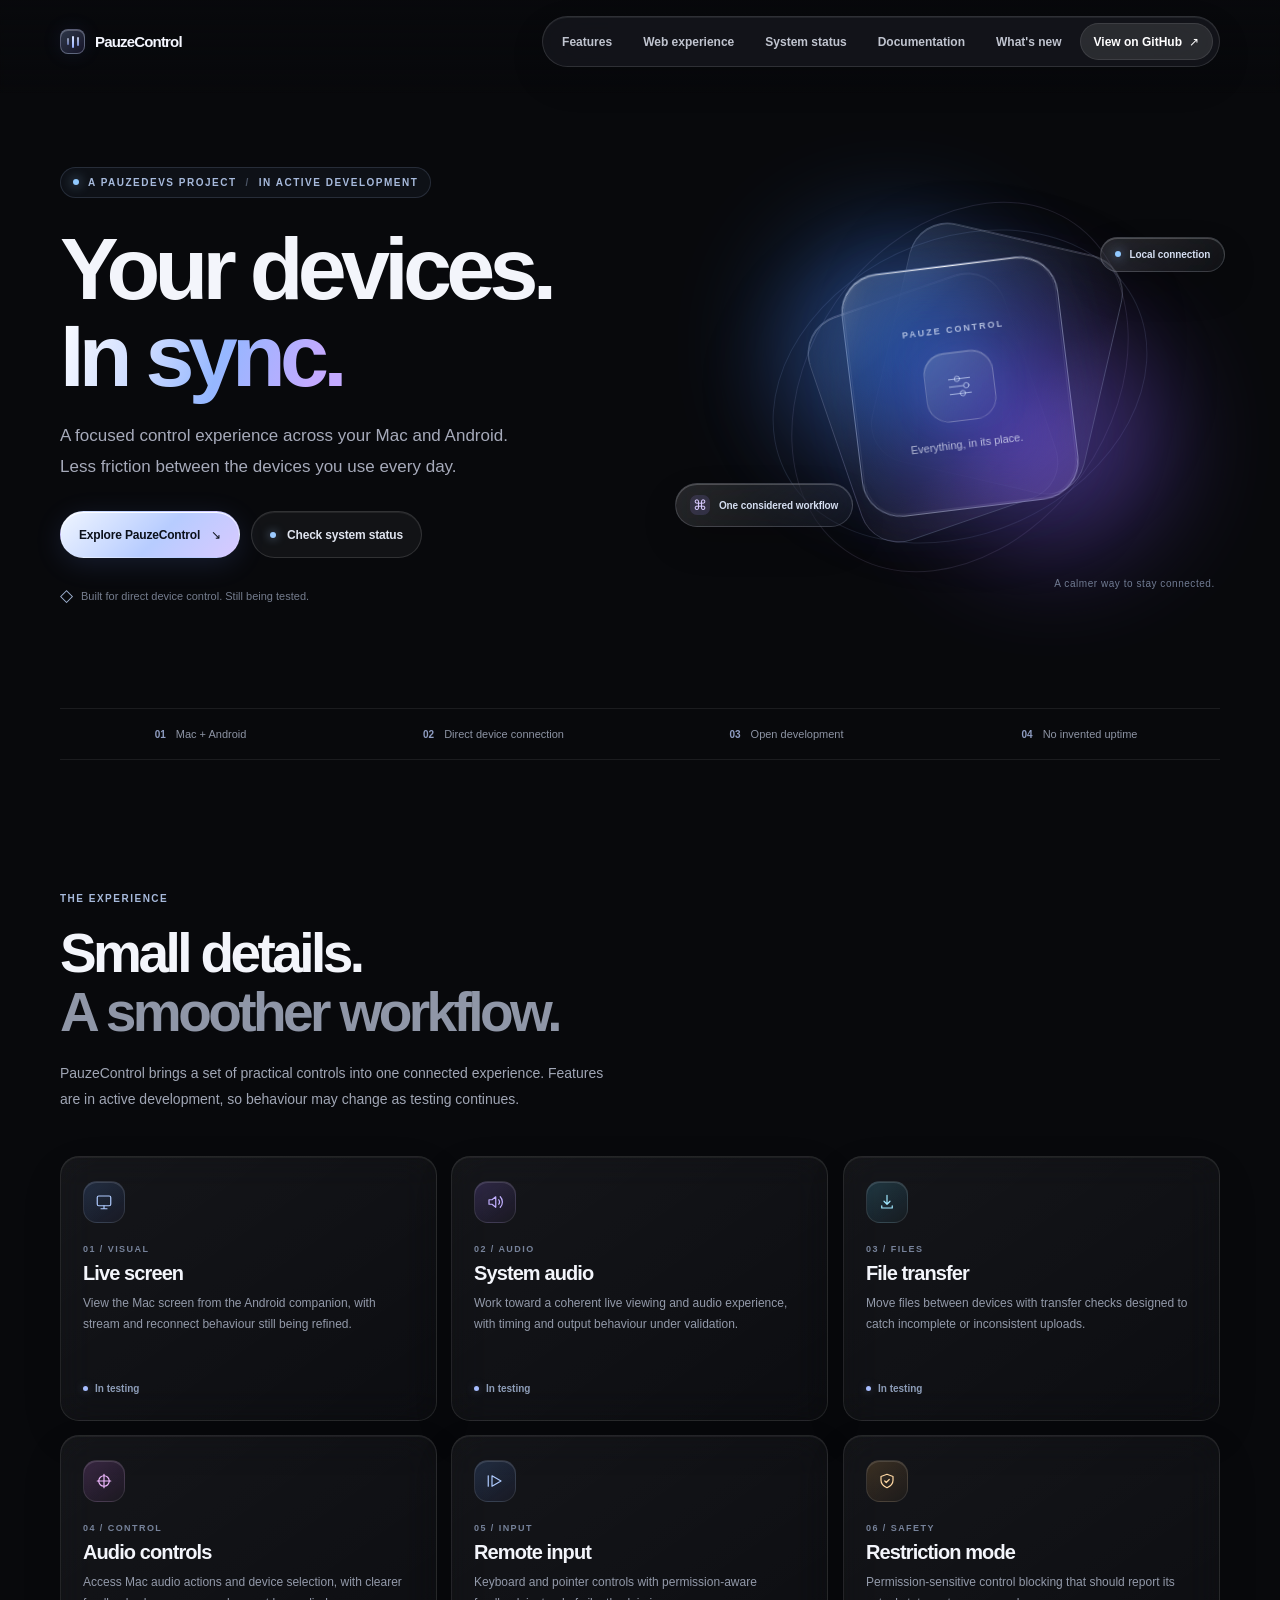
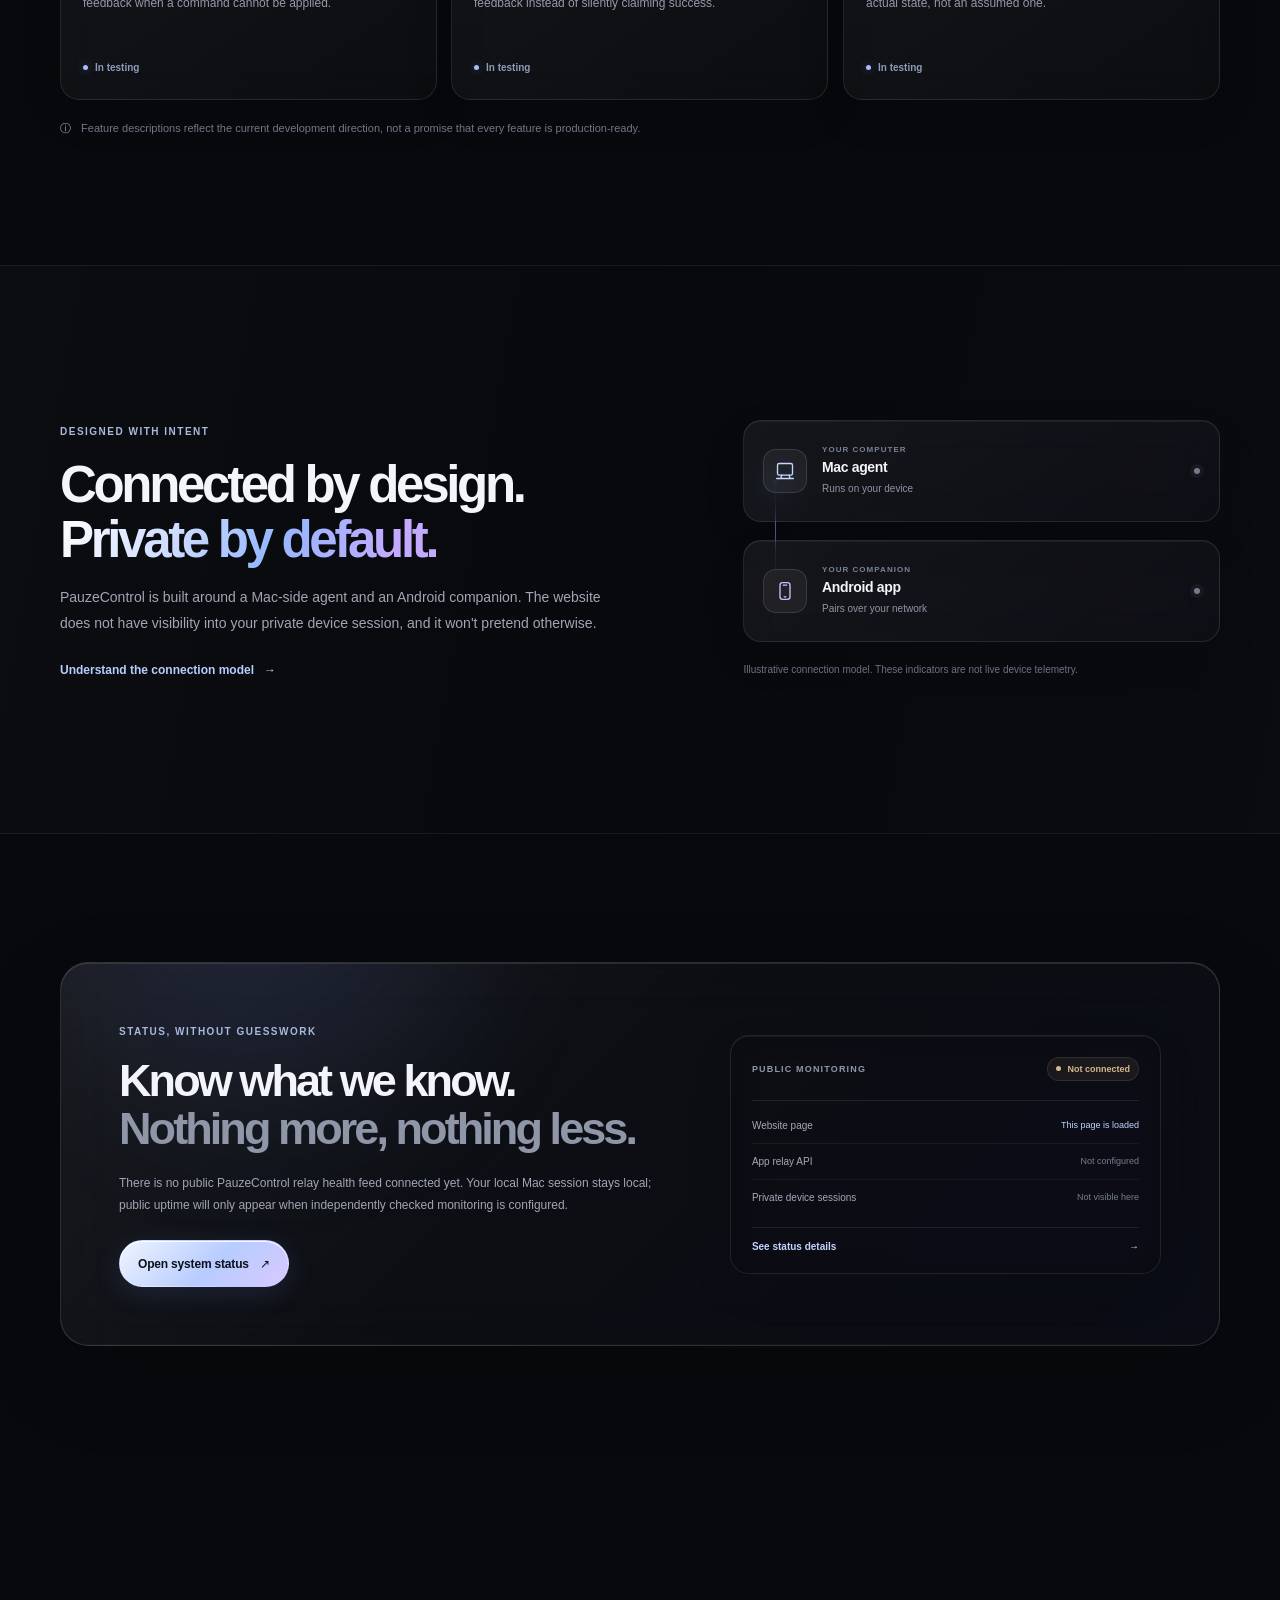
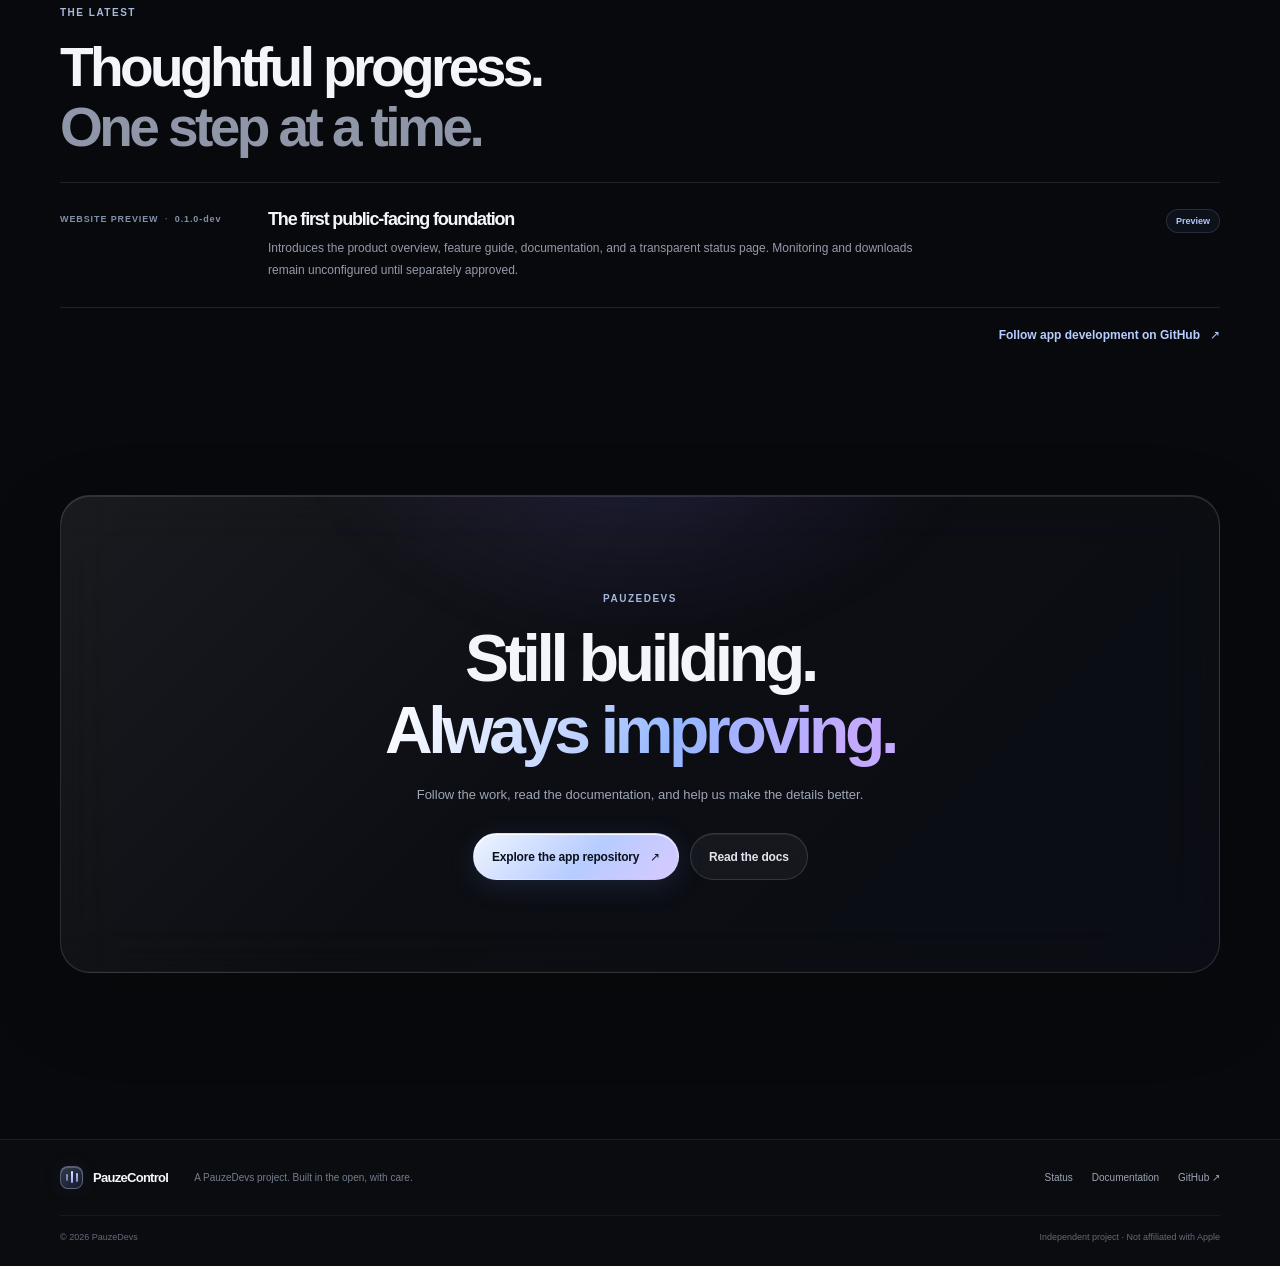
==== commit c418b8ae: "Link the PauzeControl web experience from home" ====
--- a/index.html
+++ b/index.html
@@ -35,6 +35,7 @@
       </button>
       <nav class="nav glass-nav" id="primary-nav" aria-label="Main navigation" data-nav>
         <a href="#features">Features</a>
+        <a href="control.html">Web experience</a>
         <a href="status.html">System status</a>
         <a href="docs.html">Documentation</a>
         <a href="#changelog">What's new</a>
--- a/assets/css/styles.css
+++ b/assets/css/styles.css
@@ -232,6 +232,9 @@
 .state-chip--neutral { color: #a9b4ca; }
 .state-chip--pending { color: #dec08c; background: rgba(209,173,111,.07); border-color: rgba(209,173,111,.14); }
 .state-chip--success { color: #a9e2c3; background: rgba(104,201,149,.07); border-color: rgba(104,201,149,.13); }
+.status-demo-state { display: flex; align-items: center; flex-wrap: wrap; gap: 10px; margin-top: 14px; }
+.status-demo-updated { color: #747d8d; font-size: 10px; }
+
 .status-table { overflow: hidden; border-radius: 20px; }
 .status-table-head, .status-row { display: grid; grid-template-columns: 1.15fr 1fr .85fr; align-items: center; gap: 16px; padding: 17px 22px; }
 .status-table-head { background: rgba(255,255,255,.035); color: #818b9f; font-size: 9px; font-weight: 800; letter-spacing: .11em; text-transform: uppercase; }
@@ -345,3 +348,90 @@
   *, *::before, *::after { scroll-behavior: auto !important; animation-duration: .01ms !important; animation-iteration-count: 1 !important; transition-duration: .01ms !important; }
   .reveal { opacity: 1 !important; transform: none !important; }
 }
+
+
+/* Final surface polish: optical reflection, not perspective or device mock-ups. */
+.glass-card, .glass-panel, .glass-nav {
+  position: relative;
+  isolation: isolate;
+}
+.glass-card::after, .glass-panel::after, .glass-nav::after {
+  position: absolute;
+  z-index: -1;
+  inset: 0;
+  border-radius: inherit;
+  content: "";
+  pointer-events: none;
+  opacity: 0;
+  background:
+    radial-gradient(300px circle at var(--pointer-x, 50%) var(--pointer-y, 50%),
+      rgba(206, 222, 255, .13), transparent 68%),
+    linear-gradient(135deg, rgba(255,255,255,.025), transparent 45%);
+  transition: opacity .28s ease;
+}
+.glass-card.is-glass-active::after,
+.glass-panel.is-glass-active::after,
+.glass-nav.is-glass-active::after,
+.glass-card:focus-within::after,
+.glass-panel:focus-within::after,
+.glass-nav:focus-within::after { opacity: 1; }
+
+.button:active { transform: translateY(0) scale(.985); }
+.nav a[aria-current="page"] { color: #fff; background: rgba(255,255,255,.075); }
+:where(a, button):focus-visible { outline: 2px solid rgba(174, 201, 255, .92); outline-offset: 4px; }
+
+.not-found {
+  min-height: min(680px, calc(100svh - 170px));
+  display: grid;
+  place-items: center;
+  padding-block: clamp(54px, 9vw, 110px);
+}
+.not-found-card {
+  position: relative;
+  width: min(720px, 100%);
+  overflow: hidden;
+  padding: clamp(30px, 7vw, 72px) clamp(24px, 6vw, 62px);
+  border-radius: var(--radius-lg);
+  text-align: center;
+}
+.not-found-code {
+  display: block;
+  margin-bottom: 12px;
+  color: #9ebcff;
+  font-size: 11px;
+  font-weight: 800;
+  letter-spacing: .22em;
+}
+.not-found-card h1 {
+  margin: 12px 0 17px;
+  font-size: clamp(54px, 10vw, 94px);
+}
+.not-found-card p {
+  max-width: 460px;
+  margin: 0 auto 26px;
+  color: var(--muted);
+  font-size: 14px;
+  line-height: 1.8;
+}
+.not-found-actions { display: flex; flex-wrap: wrap; justify-content: center; gap: 10px; }
+.not-found-glow {
+  position: absolute;
+  top: -280px;
+  left: 50%;
+  width: 540px;
+  height: 390px;
+  transform: translateX(-50%);
+  border-radius: 50%;
+  background: radial-gradient(ellipse, rgba(119,156,255,.18), rgba(151,117,255,.06) 42%, transparent 70%);
+  filter: blur(18px);
+  pointer-events: none;
+}
+.not-found-card > *:not(.not-found-glow) { position: relative; z-index: 1; }
+
+@media (hover: hover) and (pointer: fine) {
+  .button, .feature-card, .docs-nav a { will-change: transform; }
+}
+@media (max-width: 430px) {
+  .not-found-actions { align-items: stretch; flex-direction: column; }
+  .not-found-actions .button { width: 100%; }
+}
